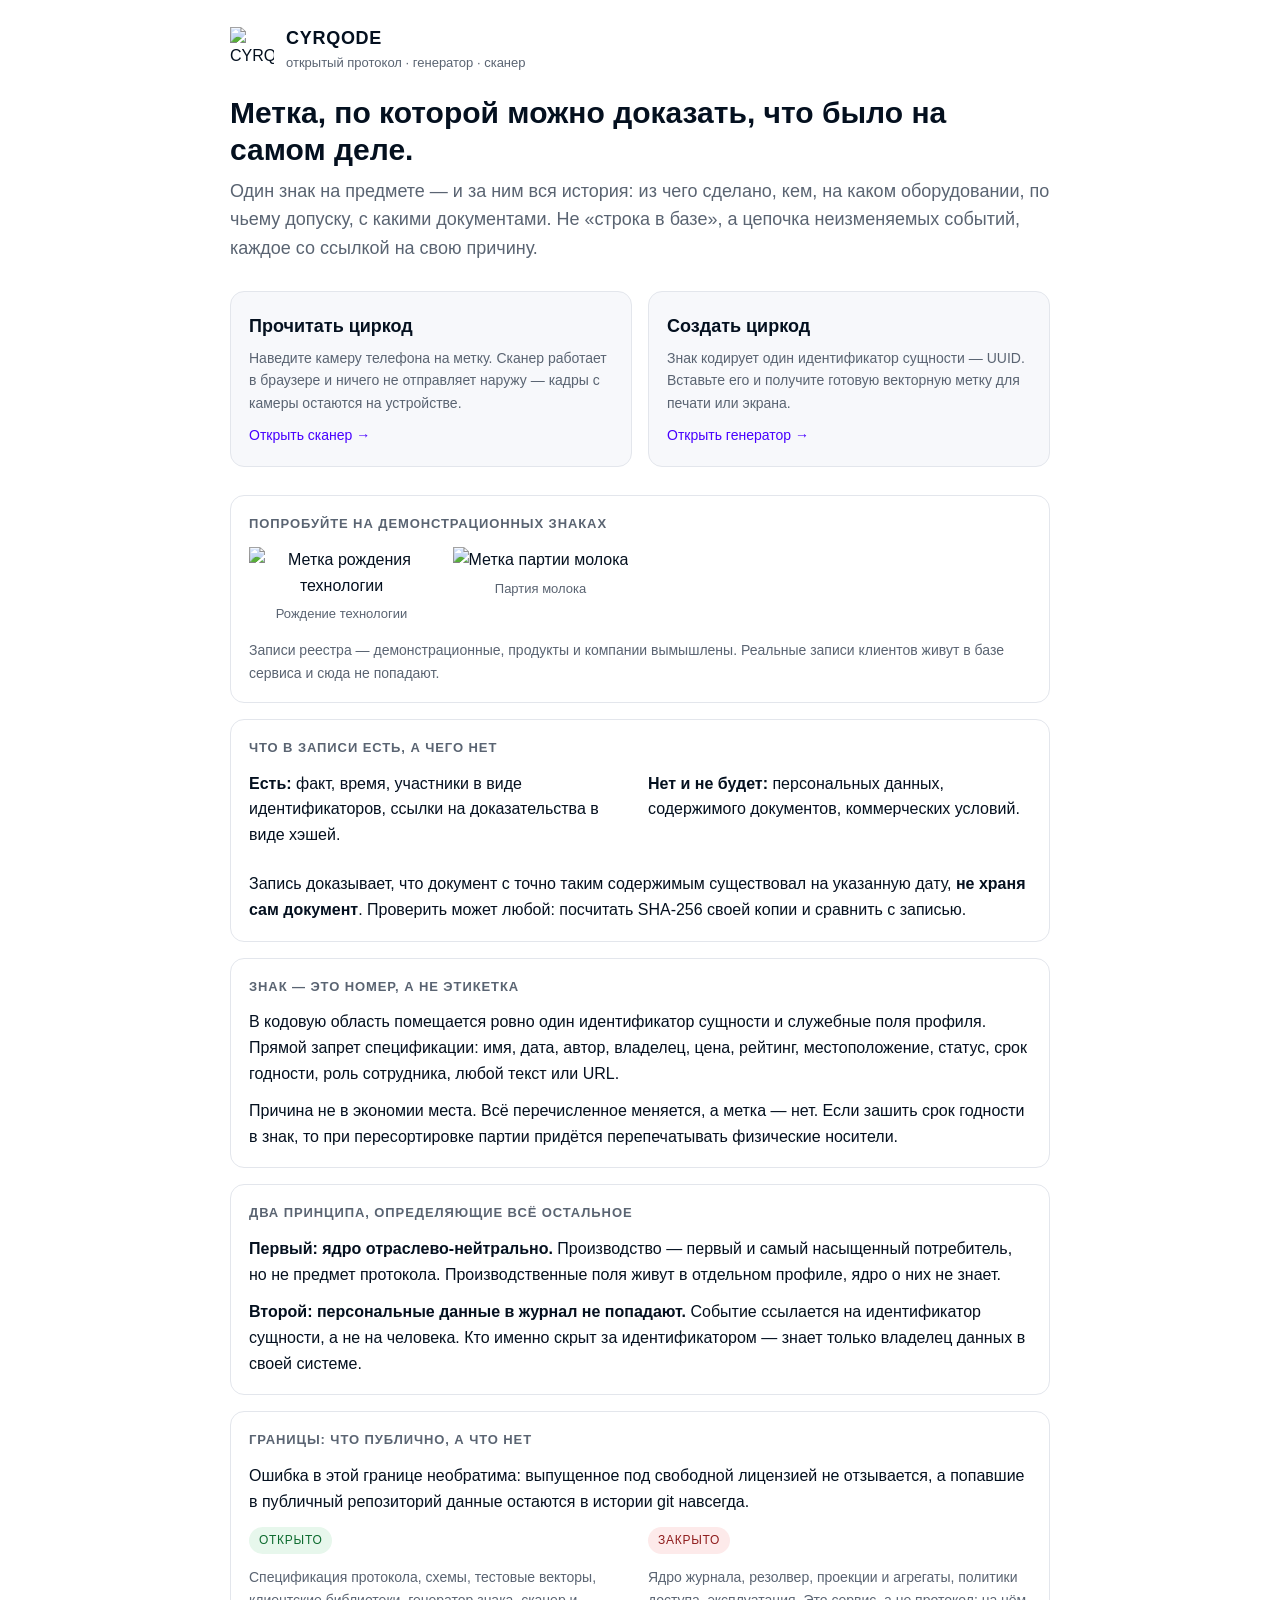
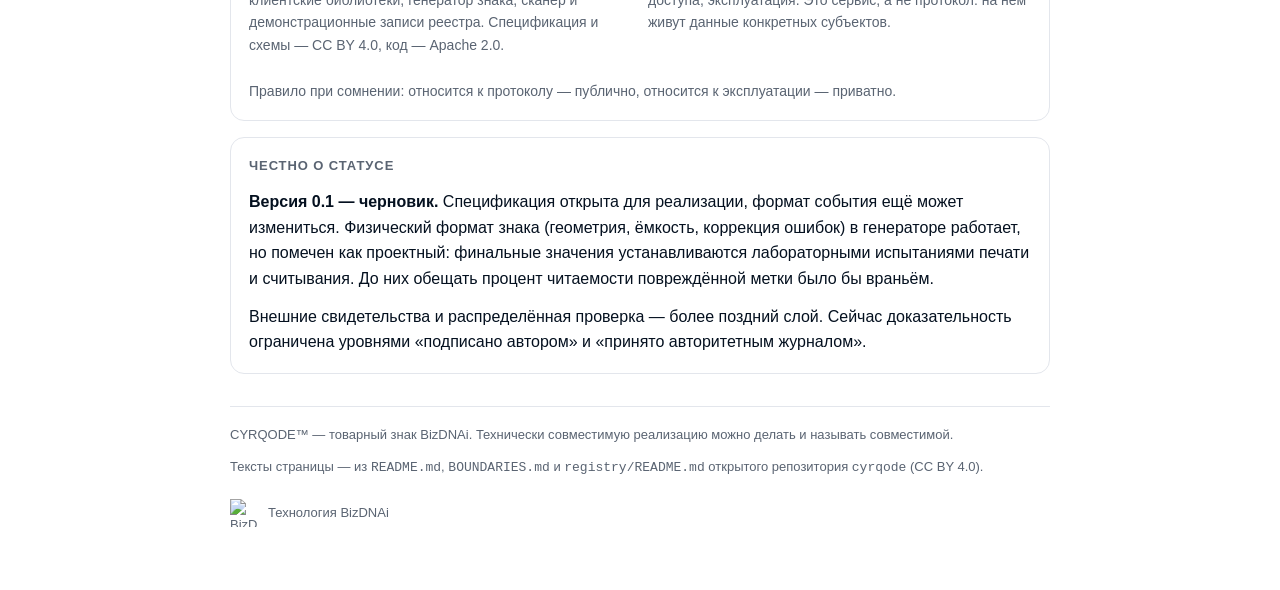
==== web/landing/index.html @ b38d2bb7 "Публичные страницы циркода: лендинг, генератор, живая страница сущности Выложено на https://bizdnai." ====
<!doctype html>
<html lang="ru">
<head>
<meta charset="utf-8">
<meta name="viewport" content="width=device-width,initial-scale=1">
<title>CYRQODE — метка, по которой можно доказать, что было на самом деле</title>
<meta name="description" content="CYRQODE: один знак на предмете — и за ним вся история: из чего сделано, кем, на каком оборудовании, по чьему допуску. Открытый протокол, рабочий сканер и генератор знака.">
<meta name="color-scheme" content="light dark">
<link rel="icon" href="/cyrqode/assets/cyrqode-symbol.png">
<style>
/* Те же CSS-переменные, что и у готовых страниц реестра (registry/*.html) —
   одна визуальная система на всю публичную часть. */
:root { --ink:#04101F; --accent:#4800FF; --muted:#5a6472; --line:#e3e6ec; --bg:#ffffff; --soft:#f7f8fb; }
@media (prefers-color-scheme: dark) {
  :root { --ink:#eef1f6; --accent:#8f6bff; --muted:#9aa4b2; --line:#232833; --bg:#0d1117; --soft:#161b22; }
}
* { box-sizing:border-box; }
body { margin:0; padding:24px 16px 64px; background:var(--bg); color:var(--ink);
  font:16px/1.6 -apple-system,BlinkMacSystemFont,"Segoe UI",Roboto,sans-serif; }
.wrap { max-width:820px; margin:0 auto; }
.top { display:flex; align-items:center; gap:12px; margin:0 0 20px; }
.top img { width:44px; height:44px; }
.top .name { font-weight:700; letter-spacing:.04em; font-size:18px; }
.top .kind { color:var(--muted); font-size:13px; }
h1 { font-size:30px; line-height:1.25; margin:16px 0 8px; }
h2 { font-size:20px; line-height:1.3; margin:0 0 8px; }
.lead { font-size:18px; color:var(--muted); margin:0 0 28px; }
p { margin:0 0 12px; }
a { color:var(--accent); }
code { font-family:ui-monospace,SFMono-Regular,Menlo,monospace; font-size:13px; overflow-wrap:anywhere; }
.card { border:1px solid var(--line); border-radius:14px; padding:18px; margin:0 0 16px; }
.card > h3 { font-size:13px; text-transform:uppercase; letter-spacing:.07em;
  color:var(--muted); margin:0 0 12px; font-weight:600; }
.note { color:var(--muted); font-size:14px; }
ul { margin:0 0 12px; padding-left:20px; }
li { margin:0 0 6px; }

/* Две явные точки входа. На телефоне — в столбик: это главный сценарий,
   человек пришёл по QR с упаковки. */
.cta { display:grid; grid-template-columns:1fr 1fr; gap:16px; margin:0 0 28px; }
.cta a { display:block; border:1px solid var(--line); border-radius:14px; padding:20px 18px;
  text-decoration:none; color:inherit; background:var(--soft); }
.cta a:hover { border-color:var(--accent); }
.cta .t { font-size:18px; font-weight:600; margin:0 0 6px; }
.cta .d { color:var(--muted); font-size:14px; margin:0; }
.cta .go { color:var(--accent); font-size:14px; margin:10px 0 0; display:block; }

.demo { display:grid; grid-template-columns:repeat(auto-fill,minmax(150px,1fr)); gap:14px; }
.demo a { text-decoration:none; color:inherit; text-align:center; display:block; }
.demo img { width:120px; height:120px; max-width:100%; }
.demo .lab { font-size:13px; color:var(--muted); margin-top:6px; }

.rows { display:grid; grid-template-columns:minmax(140px,auto) 1fr; gap:8px 16px; }
.rows div:nth-child(odd) { color:var(--muted); }

.two { display:grid; grid-template-columns:1fr 1fr; gap:16px; }
.pill { display:inline-block; padding:4px 10px; border-radius:999px; font-size:12px;
  letter-spacing:.06em; text-transform:uppercase; }
.pill.open { background:#e7f7ec; color:#0d6b2f; }
.pill.shut { background:#fdeaea; color:#8f1d1d; }
@media (prefers-color-scheme: dark) {
  .pill.open { background:#123021; color:#7fe0a3; }
  .pill.shut { background:#3a1717; color:#ff9a9a; }
}

footer { margin-top:32px; color:var(--muted); font-size:13px; border-top:1px solid var(--line); padding-top:18px; }
.owner { display:flex; align-items:center; gap:10px; margin-top:20px; }
.owner img { width:28px; height:28px; }
.owner span { color:var(--muted); font-size:13px; }

@media (max-width: 560px) {
  body { padding:16px 12px 48px; }
  .wrap { max-width:100%; }
  h1 { font-size:24px; }
  .lead { font-size:16px; }
  .card { padding:14px; border-radius:12px; }
  .cta, .two { grid-template-columns:1fr; }
  .rows { grid-template-columns:1fr; gap:2px 0; }
  .rows div:nth-child(odd) { font-size:13px; margin-top:10px; }
  code { font-size:12px; }
}
</style>
</head>
<body><div class="wrap">

<div class="top">
  <img src="/cyrqode/assets/cyrqode-symbol.png" alt="CYRQODE">
  <div><div class="name">CYRQODE</div><div class="kind">открытый протокол · генератор · сканер</div></div>
</div>

<h1>Метка, по которой можно доказать, что было на самом деле.</h1>
<p class="lead">Один знак на предмете — и за ним вся история: из чего сделано, кем, на
каком оборудовании, по чьему допуску, с какими документами. Не «строка в базе», а
цепочка неизменяемых событий, каждое со ссылкой на свою причину.</p>

<div class="cta">
  <a href="/cyrqode/scan/">
    <div class="t">Прочитать циркод</div>
    <div class="d">Наведите камеру телефона на метку. Сканер работает в браузере и
      ничего не отправляет наружу — кадры с камеры остаются на устройстве.</div>
    <span class="go">Открыть сканер →</span>
  </a>
  <a href="/cyrqode/make/">
    <div class="t">Создать циркод</div>
    <div class="d">Знак кодирует один идентификатор сущности — UUID. Вставьте его
      и получите готовую векторную метку для печати или экрана.</div>
    <span class="go">Открыть генератор →</span>
  </a>
</div>

<div class="card">
  <h3>Попробуйте на демонстрационных знаках</h3>
  <div class="demo">
    <a href="/cyrqode/r/0199a3f7-8c21-7d4e-b6a9-2f5e8c1d4a70/">
      <img src="/cyrqode/assets/cyrqode-genesis-mark.png" alt="Метка рождения технологии">
      <div class="lab">Рождение технологии</div>
    </a>
    <a href="/cyrqode/r/0199a410-3b72-7c81-9d5e-4a6f2b8c0e13/">
      <img src="/cyrqode/assets/marks/cyrqode-milk-batch.svg" alt="Метка партии молока">
      <div class="lab">Партия молока</div>
    </a>
  </div>
  <p class="note" style="margin:14px 0 0">Записи реестра — демонстрационные, продукты
    и компании вымышлены. Реальные записи клиентов живут в базе сервиса и сюда не
    попадают.</p>
</div>

<div class="card">
  <h3>Что в записи есть, а чего нет</h3>
  <div class="two">
    <div>
      <p><strong>Есть:</strong> факт, время, участники в виде идентификаторов, ссылки
        на доказательства в виде хэшей.</p>
    </div>
    <div>
      <p><strong>Нет и не будет:</strong> персональных данных, содержимого документов,
        коммерческих условий.</p>
    </div>
  </div>
  <p style="margin:12px 0 0">Запись доказывает, что документ с точно таким содержимым
    существовал на указанную дату, <strong>не храня сам документ</strong>. Проверить
    может любой: посчитать SHA-256 своей копии и сравнить с записью.</p>
</div>

<div class="card">
  <h3>Знак — это номер, а не этикетка</h3>
  <p>В кодовую область помещается ровно один идентификатор сущности и служебные поля
    профиля. Прямой запрет спецификации: имя, дата, автор, владелец, цена, рейтинг,
    местоположение, статус, срок годности, роль сотрудника, любой текст или URL.</p>
  <p style="margin:0">Причина не в экономии места. Всё перечисленное меняется, а метка —
    нет. Если зашить срок годности в знак, то при пересортировке партии придётся
    перепечатывать физические носители.</p>
</div>

<div class="card">
  <h3>Два принципа, определяющие всё остальное</h3>
  <p><strong>Первый: ядро отраслево-нейтрально.</strong> Производство — первый и самый
    насыщенный потребитель, но не предмет протокола. Производственные поля живут в
    отдельном профиле, ядро о них не знает.</p>
  <p style="margin:0"><strong>Второй: персональные данные в журнал не попадают.</strong>
    Событие ссылается на идентификатор сущности, а не на человека. Кто именно скрыт за
    идентификатором — знает только владелец данных в своей системе.</p>
</div>

<div class="card">
  <h3>Границы: что публично, а что нет</h3>
  <p>Ошибка в этой границе необратима: выпущенное под свободной лицензией не отзывается,
    а попавшие в публичный репозиторий данные остаются в истории git навсегда.</p>
  <div class="two">
    <div>
      <p><span class="pill open">Открыто</span></p>
      <p class="note">Спецификация протокола, схемы, тестовые векторы, клиентские
        библиотеки, генератор знака, сканер и демонстрационные записи реестра.
        Спецификация и схемы — CC BY 4.0, код — Apache 2.0.</p>
    </div>
    <div>
      <p><span class="pill shut">Закрыто</span></p>
      <p class="note">Ядро журнала, резолвер, проекции и агрегаты, политики доступа,
        эксплуатация. Это сервис, а не протокол: на нём живут данные конкретных
        субъектов.</p>
    </div>
  </div>
  <p class="note" style="margin:12px 0 0">Правило при сомнении: относится к протоколу —
    публично, относится к эксплуатации — приватно.</p>
</div>

<div class="card">
  <h3>Честно о статусе</h3>
  <p><strong>Версия 0.1 — черновик.</strong> Спецификация открыта для реализации,
    формат события ещё может измениться. Физический формат знака (геометрия, ёмкость,
    коррекция ошибок) в генераторе работает, но помечен как проектный: финальные
    значения устанавливаются лабораторными испытаниями печати и считывания. До них
    обещать процент читаемости повреждённой метки было бы враньём.</p>
  <p style="margin:0">Внешние свидетельства и распределённая проверка — более поздний
    слой. Сейчас доказательность ограничена уровнями «подписано автором» и «принято
    авторитетным журналом».</p>
</div>

<footer>
  <p>CYRQODE™ — товарный знак BizDNAi. Технически совместимую реализацию можно делать
    и называть совместимой.</p>
  <p>Тексты страницы — из <code>README.md</code>, <code>BOUNDARIES.md</code> и
    <code>registry/README.md</code> открытого репозитория <code>cyrqode</code>
    (CC BY 4.0).</p>
  <div class="owner">
    <img src="/cyrqode/assets/bizdnai-logo.png" alt="BizDNAi">
    <span>Технология BizDNAi</span>
  </div>
</footer>

</div>
</body></html>
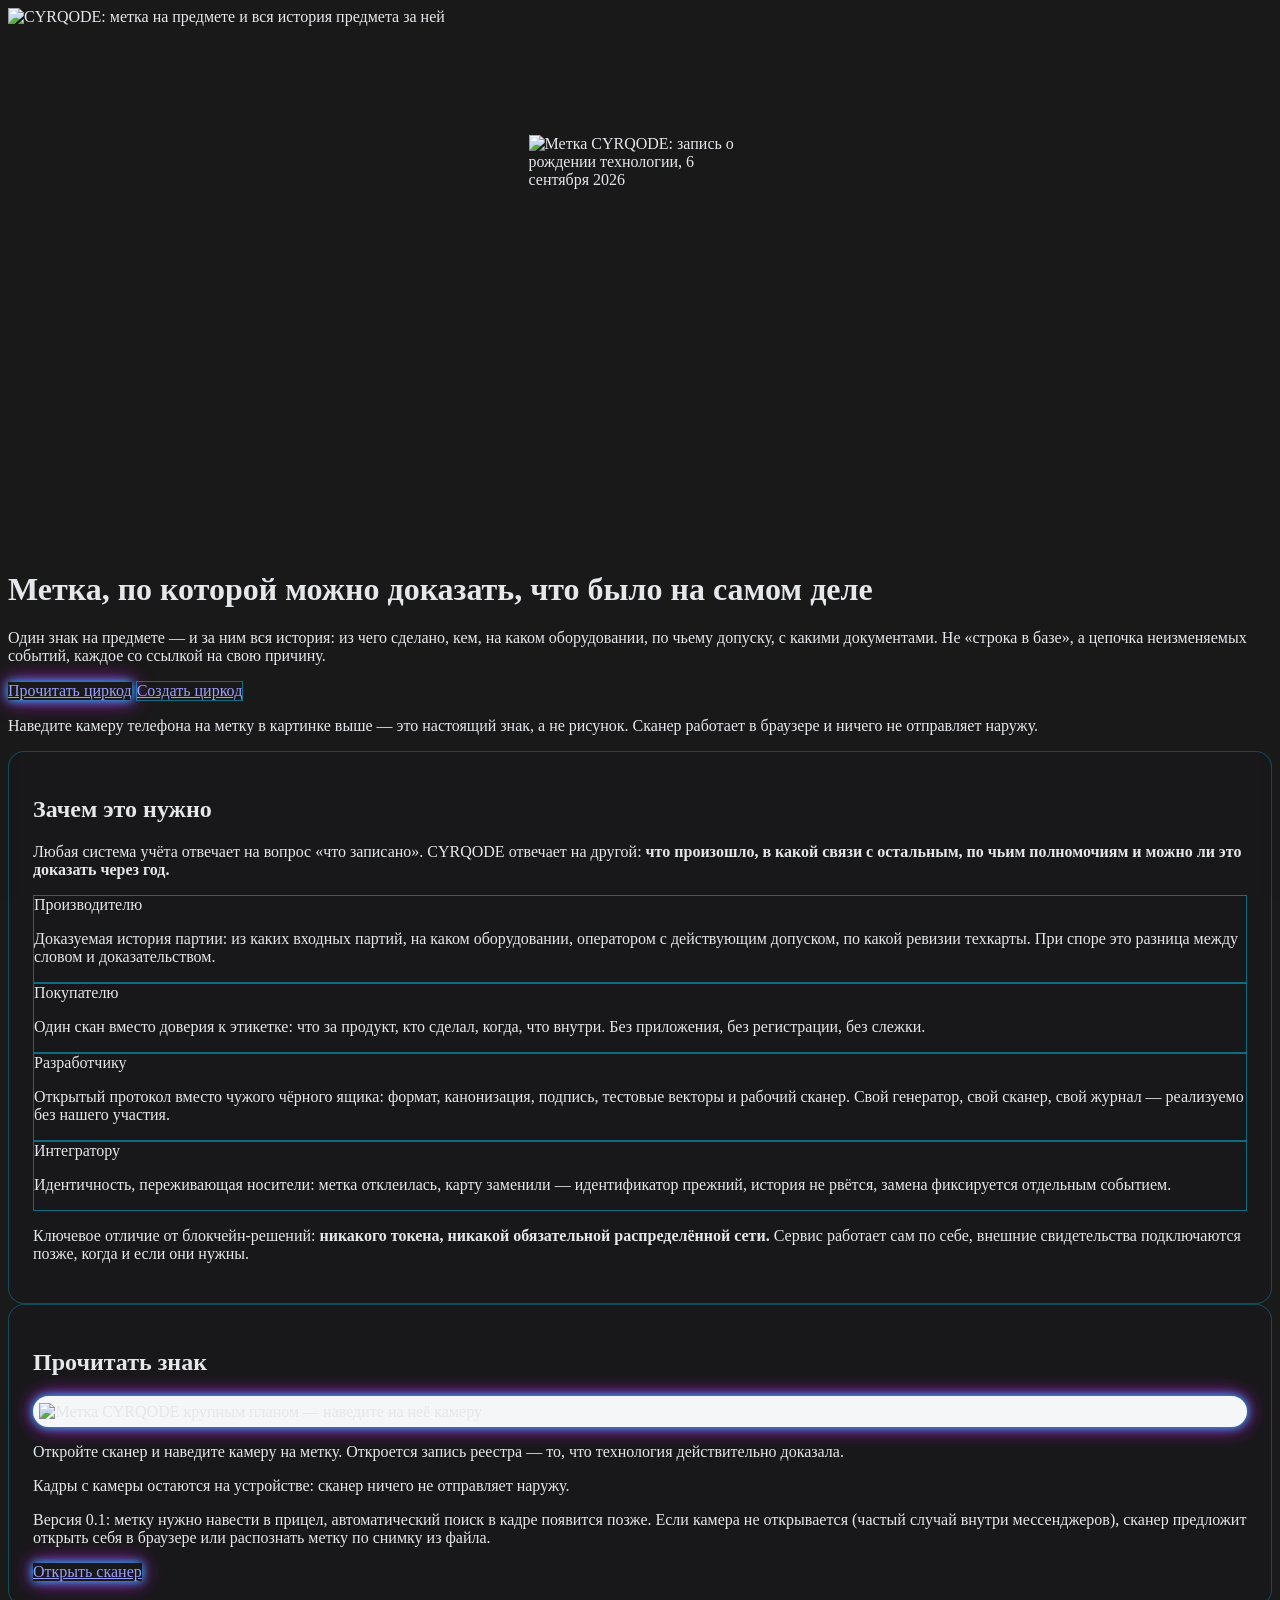
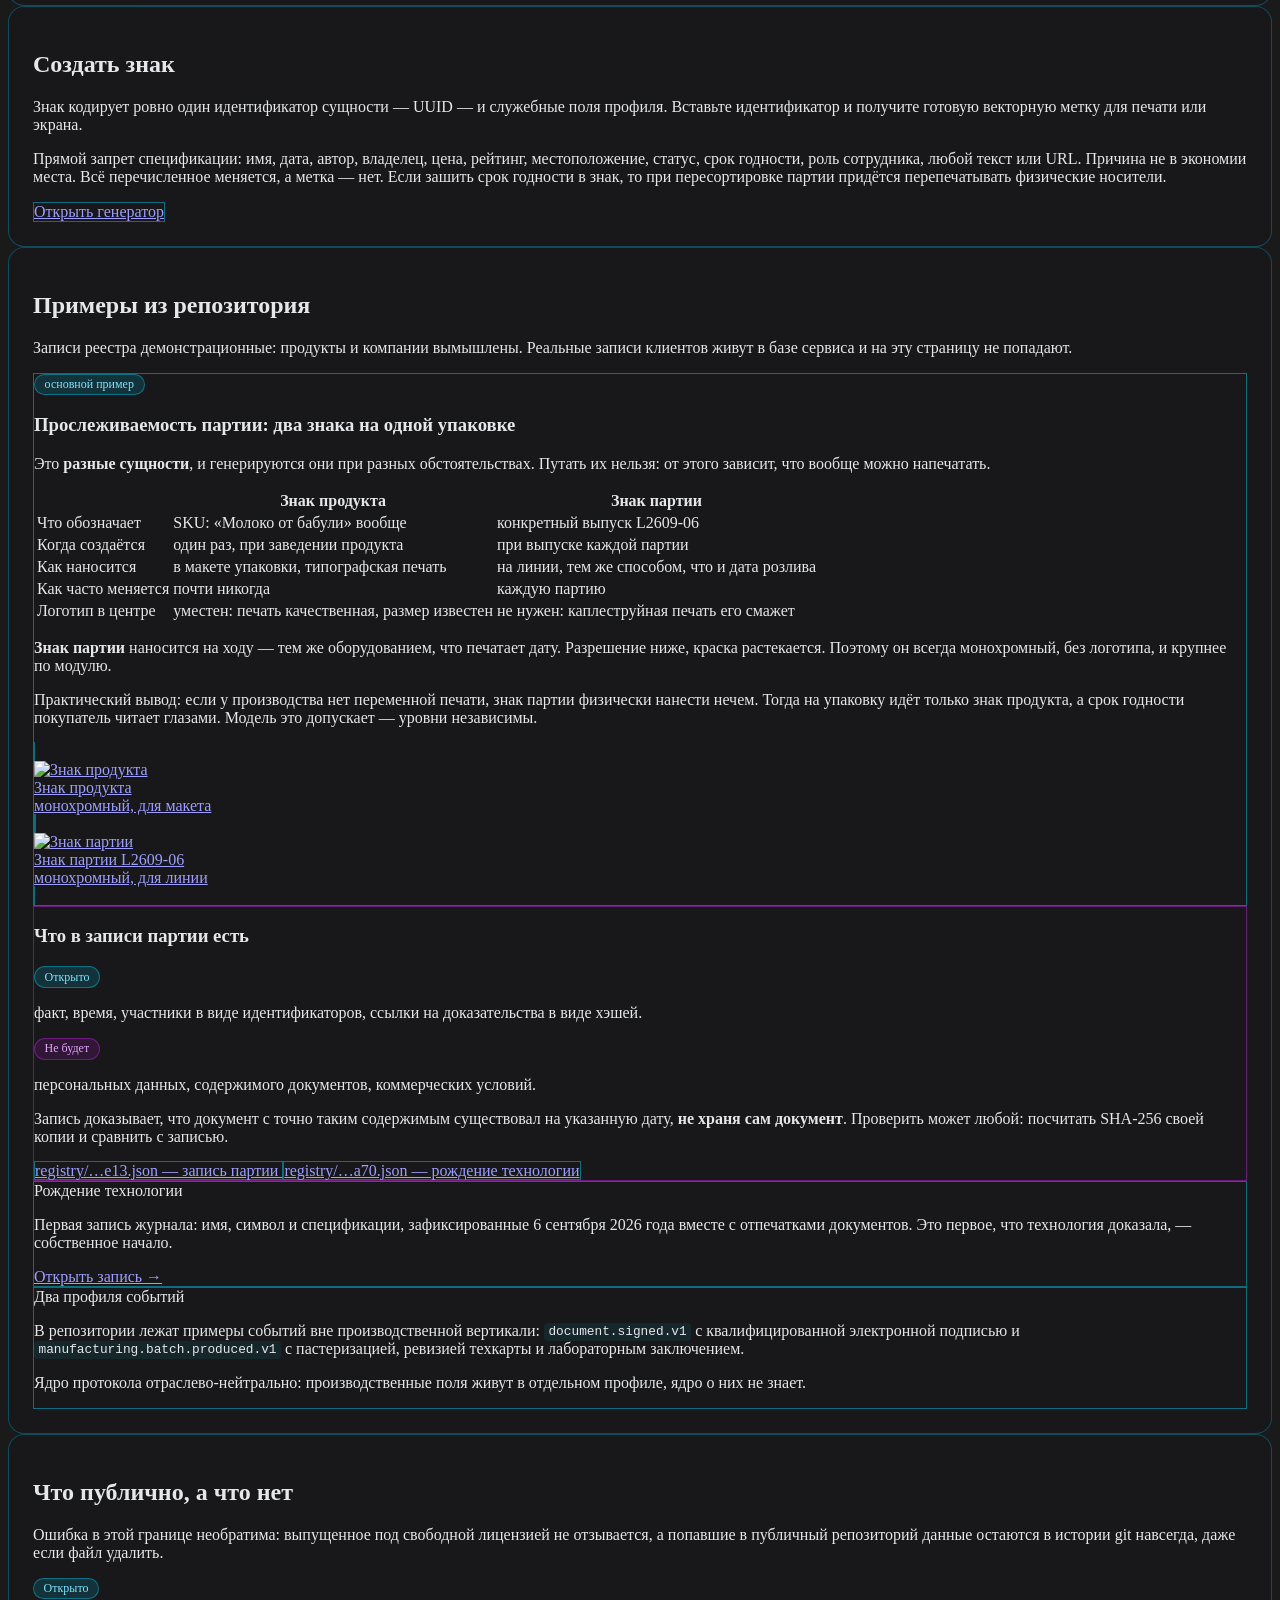
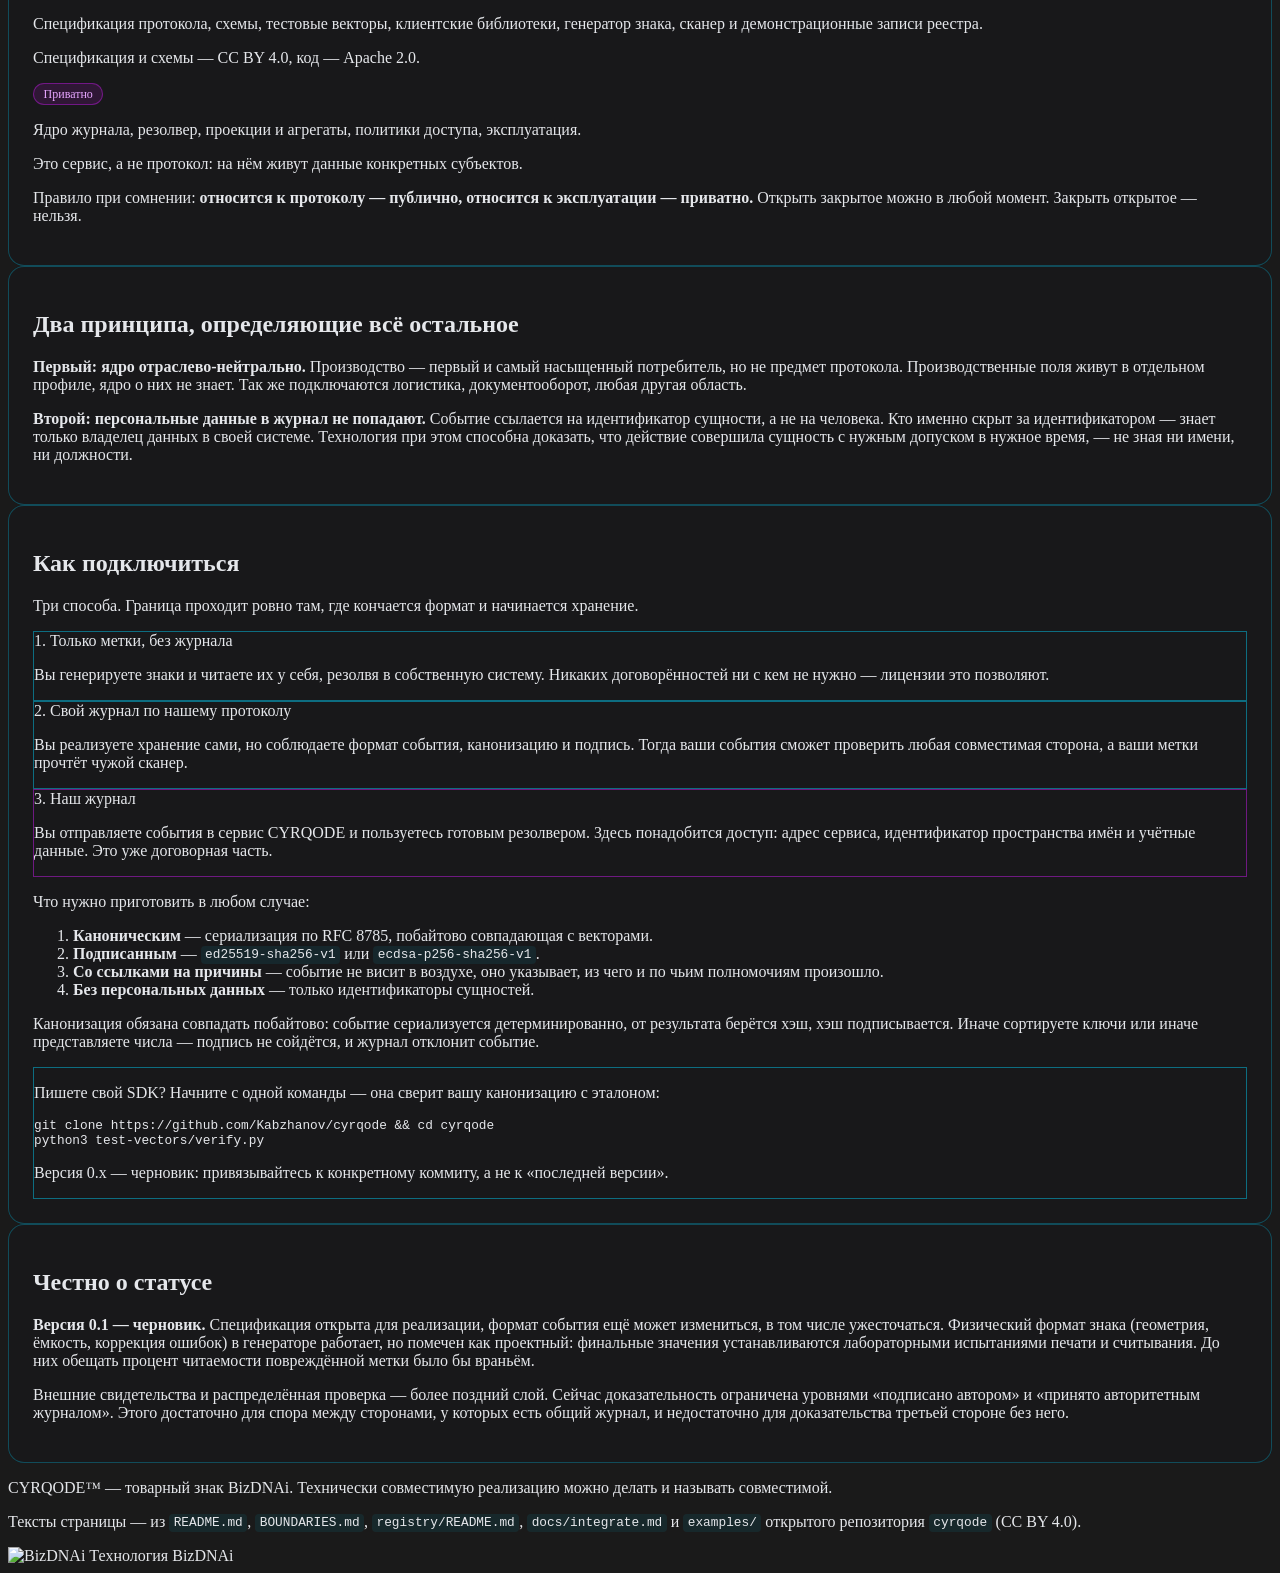
==== commit a8ad1a4c: "Лендинг циркода: фирменный стиль bizdnai.com, hero и примеры из репозитория Страница переведена на в" ====
--- a/web/landing/index.html
+++ b/web/landing/index.html
@@ -5,208 +5,513 @@
 <meta name="viewport" content="width=device-width,initial-scale=1">
 <title>CYRQODE — метка, по которой можно доказать, что было на самом деле</title>
 <meta name="description" content="CYRQODE: один знак на предмете — и за ним вся история: из чего сделано, кем, на каком оборудовании, по чьему допуску. Открытый протокол, рабочий сканер и генератор знака.">
-<meta name="color-scheme" content="light dark">
+<meta name="color-scheme" content="dark">
 <link rel="icon" href="/cyrqode/assets/cyrqode-symbol.png">
+<script src="https://cdn.tailwindcss.com"></script>
 <style>
-/* Те же CSS-переменные, что и у готовых страниц реестра (registry/*.html) —
-   одна визуальная система на всю публичную часть. */
-:root { --ink:#04101F; --accent:#4800FF; --muted:#5a6472; --line:#e3e6ec; --bg:#ffffff; --soft:#f7f8fb; }
-@media (prefers-color-scheme: dark) {
-  :root { --ink:#eef1f6; --accent:#8f6bff; --muted:#9aa4b2; --line:#232833; --bg:#0d1117; --soft:#161b22; }
+/* Палитра и приёмы — с главной bizdnai.com (/var/www/bizdnai.com/index.html):
+   база #1A1A1A, текст #E5E7EB, неон #00D4FF / #D81BFF, .neon-glow.
+   Фон — ТОТ ЖЕ canvas#neural-bg, что на лендинге, и тот же файл
+   /neural-bg.js (его уже подключают 11 живых страниц сайта). */
+body { background-color:#1A1A1A; color:#E5E7EB; }
+
+.neon-glow { box-shadow: 0 0 10px #00D4FF, 0 0 20px #D81BFF; }
+.neon-edge  { border:1px solid rgba(0,212,255,.45); }
+.neon-edge-magenta { border:1px solid rgba(216,27,255,.45); }
+
+canvas#neural-bg {
+    position:fixed; top:0; left:0; width:100%; height:100%;
+    z-index:0; background:#1A1A1A; opacity:.3; pointer-events:none;
 }
-* { box-sizing:border-box; }
-body { margin:0; padding:24px 16px 64px; background:var(--bg); color:var(--ink);
-  font:16px/1.6 -apple-system,BlinkMacSystemFont,"Segoe UI",Roboto,sans-serif; }
-.wrap { max-width:820px; margin:0 auto; }
-.top { display:flex; align-items:center; gap:12px; margin:0 0 20px; }
-.top img { width:44px; height:44px; }
-.top .name { font-weight:700; letter-spacing:.04em; font-size:18px; }
-.top .kind { color:var(--muted); font-size:13px; }
-h1 { font-size:30px; line-height:1.25; margin:16px 0 8px; }
-h2 { font-size:20px; line-height:1.3; margin:0 0 8px; }
-.lead { font-size:18px; color:var(--muted); margin:0 0 28px; }
-p { margin:0 0 12px; }
-a { color:var(--accent); }
-code { font-family:ui-monospace,SFMono-Regular,Menlo,monospace; font-size:13px; overflow-wrap:anywhere; }
-.card { border:1px solid var(--line); border-radius:14px; padding:18px; margin:0 0 16px; }
-.card > h3 { font-size:13px; text-transform:uppercase; letter-spacing:.07em;
-  color:var(--muted); margin:0 0 12px; font-weight:600; }
-.note { color:var(--muted); font-size:14px; }
-ul { margin:0 0 12px; padding-left:20px; }
-li { margin:0 0 6px; }
-
-/* Две явные точки входа. На телефоне — в столбик: это главный сценарий,
-   человек пришёл по QR с упаковки. */
-.cta { display:grid; grid-template-columns:1fr 1fr; gap:16px; margin:0 0 28px; }
-.cta a { display:block; border:1px solid var(--line); border-radius:14px; padding:20px 18px;
-  text-decoration:none; color:inherit; background:var(--soft); }
-.cta a:hover { border-color:var(--accent); }
-.cta .t { font-size:18px; font-weight:600; margin:0 0 6px; }
-.cta .d { color:var(--muted); font-size:14px; margin:0; }
-.cta .go { color:var(--accent); font-size:14px; margin:10px 0 0; display:block; }
-
-.demo { display:grid; grid-template-columns:repeat(auto-fill,minmax(150px,1fr)); gap:14px; }
-.demo a { text-decoration:none; color:inherit; text-align:center; display:block; }
-.demo img { width:120px; height:120px; max-width:100%; }
-.demo .lab { font-size:13px; color:var(--muted); margin-top:6px; }
-
-.rows { display:grid; grid-template-columns:minmax(140px,auto) 1fr; gap:8px 16px; }
-.rows div:nth-child(odd) { color:var(--muted); }
-
-.two { display:grid; grid-template-columns:1fr 1fr; gap:16px; }
-.pill { display:inline-block; padding:4px 10px; border-radius:999px; font-size:12px;
-  letter-spacing:.06em; text-transform:uppercase; }
-.pill.open { background:#e7f7ec; color:#0d6b2f; }
-.pill.shut { background:#fdeaea; color:#8f1d1d; }
-@media (prefers-color-scheme: dark) {
-  .pill.open { background:#123021; color:#7fe0a3; }
-  .pill.shut { background:#3a1717; color:#ff9a9a; }
+
+/* Контент выше фона; без этого fixed-canvas перекрывал бы клики. */
+.page { position:relative; z-index:10; }
+
+.cta-button { display:inline-block; transition:transform .3s; cursor:pointer; }
+.cta-button:hover { transform:scale(1.05); }
+
+/* Первый экран: картинка владельца. Круг в ней пустой и светящийся —
+   под него кладём НАСТОЯЩИЙ знак, отрендеренный генератором
+   tools/cm_render.py. Координаты измерены по пикселям: центр круга
+   (959; 363) при 1916x821, диаметр ~350px.
+
+   РАЗМЕР ЗНАКА задан в % ВЫСОТЫ контейнера, а не ширины. Круг занимает
+   350/821 = 42.6% высоты картинки; при object-fit:cover и пропорциях
+   контейнера, равных пропорциям картинки (десктоп), это даёт
+   42.6 * 0.97 = 41.4% высоты. Так знак остаётся нужного размера при
+   ЛЮБОЙ ширине экрана, а не «уплывает» на телефон.
+
+   На телефоне контейнер делаем ВЫШЕ картинки (4:5) — тогда cover
+   масштабирует по высоте, круг остаётся в кадре и знак выходит
+   ~195px вместо 71px. Проверено декодером: 150px — уже читается,
+   195px читается уверенно. */
+.hero { position:relative; width:100%; aspect-ratio:4/5; overflow:hidden; }
+@media (min-width:768px) { .hero { aspect-ratio:1916/821; } }
+.hero > img.hero-bg { width:100%; height:100%; object-fit:cover; display:block; }
+.hero > .hero-mark {
+    position:absolute; left:50.05%; top:44.2%;
+    height:41.4%; width:auto; aspect-ratio:1/1;
+    transform:translate(-50%,-50%);
+    /* Никакой анимации и фильтров: сканер читает контраст, а не цвет,
+       и лишний blur/тень над знаком ломали бы геометрию. */
 }
-
-footer { margin-top:32px; color:var(--muted); font-size:13px; border-top:1px solid var(--line); padding-top:18px; }
-.owner { display:flex; align-items:center; gap:10px; margin-top:20px; }
-.owner img { width:28px; height:28px; }
-.owner span { color:var(--muted); font-size:13px; }
-
-@media (max-width: 560px) {
-  body { padding:16px 12px 48px; }
-  .wrap { max-width:100%; }
-  h1 { font-size:24px; }
-  .lead { font-size:16px; }
-  .card { padding:14px; border-radius:12px; }
-  .cta, .two { grid-template-columns:1fr; }
-  .rows { grid-template-columns:1fr; gap:2px 0; }
-  .rows div:nth-child(odd) { font-size:13px; margin-top:10px; }
-  code { font-size:12px; }
+/* Круг в картинке по центру кадра при кропе 4:5 — сдвигаем вниз от
+   44.2% (центр картинки) к 50% (центр видимой области). */
+@media (max-width:767px) { .hero > .hero-mark { top:50%; } }
+
+/* Карточки модулей: воздух + неоновая обводка. */
+.card {
+    background:rgba(24,24,27,.72);
+    border:1px solid rgba(0,212,255,.28);
+    border-radius:16px;
+    padding:1.5rem;
+    backdrop-filter:blur(6px);
+}
+.card:hover { border-color:rgba(0,212,255,.6); }
+
+.pill { display:inline-block; border-radius:999px; padding:.15rem .6rem; font-size:.75rem; }
+.pill.open { background:rgba(0,212,255,.14); color:#7fe3ff; border:1px solid rgba(0,212,255,.4); }
+.pill.shut { background:rgba(216,27,255,.12); color:#e7a6ff; border:1px solid rgba(216,27,255,.4); }
+
+code { font-family:ui-monospace,SFMono-Regular,Menlo,monospace; font-size:.8em;
+       background:rgba(0,212,255,.08); padding:.1em .35em; border-radius:4px;
+       overflow-wrap:anywhere; }
+/* Внутри <pre> код не должен переноситься и не долженexpand'ить полосу:
+   иначе длинная строка git clone выталкивала страницу по горизонтали. */
+pre { max-width:100%; overflow-x:auto; }
+pre code { background:none; padding:0; border-radius:0; white-space:pre; }
+
+/* Модуль «наведи камеру»: знак на светлой карточке, крупный.
+   Именно он рассчитан на сканирование с телефона. */
+.scan-target { background:#f4f6f8; border-radius:999px; padding:.4rem; }
+
+@media (max-width:640px) {
+    .card { padding:1.1rem; border-radius:14px; }
 }
 </style>
 </head>
-<body><div class="wrap">
-
-<div class="top">
-  <img src="/cyrqode/assets/cyrqode-symbol.png" alt="CYRQODE">
-  <div><div class="name">CYRQODE</div><div class="kind">открытый протокол · генератор · сканер</div></div>
-</div>
-
-<h1>Метка, по которой можно доказать, что было на самом деле.</h1>
-<p class="lead">Один знак на предмете — и за ним вся история: из чего сделано, кем, на
-каком оборудовании, по чьему допуску, с какими документами. Не «строка в базе», а
-цепочка неизменяемых событий, каждое со ссылкой на свою причину.</p>
-
-<div class="cta">
-  <a href="/cyrqode/scan/">
-    <div class="t">Прочитать циркод</div>
-    <div class="d">Наведите камеру телефона на метку. Сканер работает в браузере и
-      ничего не отправляет наружу — кадры с камеры остаются на устройстве.</div>
-    <span class="go">Открыть сканер →</span>
-  </a>
-  <a href="/cyrqode/make/">
-    <div class="t">Создать циркод</div>
-    <div class="d">Знак кодирует один идентификатор сущности — UUID. Вставьте его
-      и получите готовую векторную метку для печати или экрана.</div>
-    <span class="go">Открыть генератор →</span>
-  </a>
-</div>
-
-<div class="card">
-  <h3>Попробуйте на демонстрационных знаках</h3>
-  <div class="demo">
-    <a href="/cyrqode/r/0199a3f7-8c21-7d4e-b6a9-2f5e8c1d4a70/">
-      <img src="/cyrqode/assets/cyrqode-genesis-mark.png" alt="Метка рождения технологии">
-      <div class="lab">Рождение технологии</div>
+<body>
+<canvas id="neural-bg" data-neural-lite="1"></canvas>
+
+<div class="page">
+
+<!-- ============ ПЕРВЫЙ ЭКРАН ============ -->
+<header class="relative">
+  <div class="hero">
+    <img class="hero-bg" src="/cyrqode/assets/cyrqode-hero.webp" width="1916" height="821"
+         alt="CYRQODE: метка на предмете и вся история предмета за ней"
+         fetchpriority="high" decoding="async">
+    <!-- Настоящий Circle Mark, отрендеренный генератором: Рождение технологии,
+         0199a3f7-8c21-7d4e-b6a9-2f5e8c1d4a70. Открывается сканером. -->
+    <img class="hero-mark" src="/cyrqode/assets/cyrqode-hero-mark.svg" width="1000" height="1000"
+         alt="Метка CYRQODE: запись о рождении технологии, 6 сентября 2026">
+  </div>
+
+  <!-- Затемнение нижней кромки hero: заголовок стоит поверх картинки, и
+       без подложки тёмный низ снимка спорил бы с белым текстом.
+       .neon-glow на многострочном inline-block давал прямоугольный ореол
+       вокруг всего блока — поэтому свечение оставлено только на кнопках. -->
+  <div class="max-w-5xl mx-auto px-5 relative -mt-24 sm:-mt-28">
+    <div class="pointer-events-none absolute inset-x-0 -top-24 sm:-top-28 bottom-0
+                bg-gradient-to-t from-[#1A1A1A] via-[#1A1A1A]/85 to-transparent"></div>
+    <h1 class="relative text-3xl sm:text-5xl font-bold leading-tight drop-shadow-[0_2px_18px_rgba(0,0,0,.9)]">
+      Метка, по которой можно доказать, что было на самом деле
+    </h1>
+    <p class="relative mt-5 text-base sm:text-lg text-gray-300 max-w-3xl">
+      Один знак на предмете — и за ним вся история: из чего сделано, кем, на каком
+      оборудовании, по чьему допуску, с какими документами. Не «строка в базе», а
+      цепочка неизменяемых событий, каждое со ссылкой на свою причину.
+    </p>
+    <div class="relative mt-7 flex flex-col sm:flex-row gap-3">
+      <a href="/cyrqode/scan/" class="cta-button neon-glow bg-[#00D4FF] text-black font-semibold px-6 py-3 rounded-lg text-center">
+        Прочитать циркод
+      </a>
+      <a href="/cyrqode/make/" class="cta-button neon-edge px-6 py-3 rounded-lg text-center text-[#00D4FF] font-semibold">
+        Создать циркод
+      </a>
+    </div>
+    <p class="relative mt-4 text-sm text-gray-400">
+      Наведите камеру телефона на метку в картинке выше — это настоящий знак,
+      а не рисунок. Сканер работает в браузере и ничего не отправляет наружу.
+    </p>
+  </div>
+</header>
+
+<main class="max-w-5xl mx-auto px-5 py-14 space-y-6">
+
+  <!-- ============ СУТЬ ============ -->
+  <section class="card">
+    <h2 class="text-xl font-semibold text-[#00D4FF] mb-3">Зачем это нужно</h2>
+    <p class="text-gray-300 mb-3">
+      Любая система учёта отвечает на вопрос «что записано». CYRQODE отвечает на
+      другой: <strong class="text-white">что произошло, в какой связи с остальным,
+      по чьим полномочиям и можно ли это доказать через год.</strong>
+    </p>
+    <div class="grid sm:grid-cols-2 gap-3 text-sm">
+      <div class="neon-edge rounded-xl p-3">
+        <div class="text-[#00D4FF] font-semibold mb-1">Производителю</div>
+        <p class="text-gray-400">Доказуемая история партии: из каких входных партий, на каком
+        оборудовании, оператором с действующим допуском, по какой ревизии техкарты.
+        При споре это разница между словом и доказательством.</p>
+      </div>
+      <div class="neon-edge rounded-xl p-3">
+        <div class="text-[#00D4FF] font-semibold mb-1">Покупателю</div>
+        <p class="text-gray-400">Один скан вместо доверия к этикетке: что за продукт, кто
+        сделал, когда, что внутри. Без приложения, без регистрации, без слежки.</p>
+      </div>
+      <div class="neon-edge rounded-xl p-3">
+        <div class="text-[#00D4FF] font-semibold mb-1">Разработчику</div>
+        <p class="text-gray-400">Открытый протокол вместо чужого чёрного ящика: формат,
+        канонизация, подпись, тестовые векторы и рабочий сканер. Свой генератор,
+        свой сканер, свой журнал — реализуемо без нашего участия.</p>
+      </div>
+      <div class="neon-edge rounded-xl p-3">
+        <div class="text-[#00D4FF] font-semibold mb-1">Интегратору</div>
+        <p class="text-gray-400">Идентичность, переживающая носители: метка отклеилась,
+        карту заменили — идентификатор прежний, история не рвётся, замена
+        фиксируется отдельным событием.</p>
+      </div>
+    </div>
+    <p class="mt-3 text-sm text-gray-400">
+      Ключевое отличие от блокчейн-решений: <strong class="text-white">никакого токена,
+      никакой обязательной распределённой сети.</strong> Сервис работает сам по себе,
+      внешние свидетельства подключаются позже, когда и если они нужны.
+    </p>
+  </section>
+
+  <!-- ============ ПРОЧИТАТЬ ЗНАК ============ -->
+  <section class="card">
+    <h2 class="text-xl font-semibold text-[#00D4FF] mb-3">Прочитать знак</h2>
+    <div class="flex flex-col sm:flex-row items-center gap-6">
+      <div class="shrink-0">
+        <div class="scan-target neon-glow">
+          <img src="/cyrqode/assets/cyrqode-hero-mark.svg" width="220" height="220" loading="lazy" decoding="async"
+               alt="Метка CYRQODE крупным планом — наведите на неё камеру">
+        </div>
+      </div>
+      <div class="text-sm text-gray-300">
+        <p class="mb-3">Откройте сканер и наведите камеру на метку. Откроется запись
+        реестра — то, что технология действительно доказала.</p>
+        <p class="mb-3">Кадры с камеры остаются на устройстве: сканер ничего не
+        отправляет наружу.</p>
+        <p class="text-gray-400 mb-4">Версия 0.1: метку нужно навести в прицел,
+        автоматический поиск в кадре появится позже. Если камера не открывается
+        (частый случай внутри мессенджеров), сканер предложит открыть себя в
+        браузере или распознать метку по снимку из файла.</p>
+        <a href="/cyrqode/scan/" class="cta-button neon-glow bg-[#00D4FF] text-black font-semibold px-5 py-2.5 rounded-lg inline-block">
+          Открыть сканер
+        </a>
+      </div>
+    </div>
+  </section>
+
+  <!-- ============ СОЗДАТЬ ЗНАК ============ -->
+  <section class="card">
+    <h2 class="text-xl font-semibold text-[#00D4FF] mb-3">Создать знак</h2>
+    <p class="text-gray-300 text-sm mb-3">
+      Знак кодирует ровно один идентификатор сущности — UUID — и служебные поля
+      профиля. Вставьте идентификатор и получите готовую векторную метку для
+      печати или экрана.
+    </p>
+    <p class="text-gray-400 text-sm mb-4">
+      Прямой запрет спецификации: имя, дата, автор, владелец, цена, рейтинг,
+      местоположение, статус, срок годности, роль сотрудника, любой текст или URL.
+      Причина не в экономии места. Всё перечисленное меняется, а метка — нет.
+      Если зашить срок годности в знак, то при пересортировке партии придётся
+      перепечатывать физические носители.
+    </p>
+    <a href="/cyrqode/make/" class="cta-button neon-edge px-5 py-2.5 rounded-lg inline-block text-[#00D4FF] font-semibold text-sm">
+      Открыть генератор
     </a>
-    <a href="/cyrqode/r/0199a410-3b72-7c81-9d5e-4a6f2b8c0e13/">
-      <img src="/cyrqode/assets/marks/cyrqode-milk-batch.svg" alt="Метка партии молока">
-      <div class="lab">Партия молока</div>
-    </a>
-  </div>
-  <p class="note" style="margin:14px 0 0">Записи реестра — демонстрационные, продукты
-    и компании вымышлены. Реальные записи клиентов живут в базе сервиса и сюда не
-    попадают.</p>
-</div>
-
-<div class="card">
-  <h3>Что в записи есть, а чего нет</h3>
-  <div class="two">
-    <div>
-      <p><strong>Есть:</strong> факт, время, участники в виде идентификаторов, ссылки
-        на доказательства в виде хэшей.</p>
-    </div>
-    <div>
-      <p><strong>Нет и не будет:</strong> персональных данных, содержимого документов,
-        коммерческих условий.</p>
-    </div>
-  </div>
-  <p style="margin:12px 0 0">Запись доказывает, что документ с точно таким содержимым
-    существовал на указанную дату, <strong>не храня сам документ</strong>. Проверить
-    может любой: посчитать SHA-256 своей копии и сравнить с записью.</p>
-</div>
-
-<div class="card">
-  <h3>Знак — это номер, а не этикетка</h3>
-  <p>В кодовую область помещается ровно один идентификатор сущности и служебные поля
-    профиля. Прямой запрет спецификации: имя, дата, автор, владелец, цена, рейтинг,
-    местоположение, статус, срок годности, роль сотрудника, любой текст или URL.</p>
-  <p style="margin:0">Причина не в экономии места. Всё перечисленное меняется, а метка —
-    нет. Если зашить срок годности в знак, то при пересортировке партии придётся
-    перепечатывать физические носители.</p>
-</div>
-
-<div class="card">
-  <h3>Два принципа, определяющие всё остальное</h3>
-  <p><strong>Первый: ядро отраслево-нейтрально.</strong> Производство — первый и самый
-    насыщенный потребитель, но не предмет протокола. Производственные поля живут в
-    отдельном профиле, ядро о них не знает.</p>
-  <p style="margin:0"><strong>Второй: персональные данные в журнал не попадают.</strong>
-    Событие ссылается на идентификатор сущности, а не на человека. Кто именно скрыт за
-    идентификатором — знает только владелец данных в своей системе.</p>
-</div>
-
-<div class="card">
-  <h3>Границы: что публично, а что нет</h3>
-  <p>Ошибка в этой границе необратима: выпущенное под свободной лицензией не отзывается,
-    а попавшие в публичный репозиторий данные остаются в истории git навсегда.</p>
-  <div class="two">
-    <div>
-      <p><span class="pill open">Открыто</span></p>
-      <p class="note">Спецификация протокола, схемы, тестовые векторы, клиентские
-        библиотеки, генератор знака, сканер и демонстрационные записи реестра.
-        Спецификация и схемы — CC BY 4.0, код — Apache 2.0.</p>
-    </div>
-    <div>
-      <p><span class="pill shut">Закрыто</span></p>
-      <p class="note">Ядро журнала, резолвер, проекции и агрегаты, политики доступа,
-        эксплуатация. Это сервис, а не протокол: на нём живут данные конкретных
-        субъектов.</p>
-    </div>
-  </div>
-  <p class="note" style="margin:12px 0 0">Правило при сомнении: относится к протоколу —
-    публично, относится к эксплуатации — приватно.</p>
-</div>
-
-<div class="card">
-  <h3>Честно о статусе</h3>
-  <p><strong>Версия 0.1 — черновик.</strong> Спецификация открыта для реализации,
-    формат события ещё может измениться. Физический формат знака (геометрия, ёмкость,
-    коррекция ошибок) в генераторе работает, но помечен как проектный: финальные
-    значения устанавливаются лабораторными испытаниями печати и считывания. До них
-    обещать процент читаемости повреждённой метки было бы враньём.</p>
-  <p style="margin:0">Внешние свидетельства и распределённая проверка — более поздний
-    слой. Сейчас доказательность ограничена уровнями «подписано автором» и «принято
-    авторитетным журналом».</p>
-</div>
-
-<footer>
-  <p>CYRQODE™ — товарный знак BizDNAi. Технически совместимую реализацию можно делать
-    и называть совместимой.</p>
-  <p>Тексты страницы — из <code>README.md</code>, <code>BOUNDARIES.md</code> и
-    <code>registry/README.md</code> открытого репозитория <code>cyrqode</code>
-    (CC BY 4.0).</p>
-  <div class="owner">
-    <img src="/cyrqode/assets/bizdnai-logo.png" alt="BizDNAi">
-    <span>Технология BizDNAi</span>
+  </section>
+
+  <!-- ============ ПРИМЕРЫ ============ -->
+  <section class="card">
+    <h2 class="text-xl font-semibold text-[#00D4FF] mb-1">Примеры из репозитория</h2>
+    <p class="text-sm text-gray-400 mb-5">
+      Записи реестра демонстрационные: продукты и компании вымышлены. Реальные
+      записи клиентов живут в базе сервиса и на эту страницу не попадают.
+    </p>
+
+    <!-- Основной сюжет: прослеживаемость партии -->
+    <div class="neon-edge rounded-2xl p-4 sm:p-5 mb-4">
+      <div class="flex items-center gap-2 mb-3">
+        <span class="pill open">основной пример</span>
+        <h3 class="font-semibold text-white">Прослеживаемость партии: два знака на одной упаковке</h3>
+      </div>
+      <p class="text-sm text-gray-300 mb-4">
+        Это <strong class="text-white">разные сущности</strong>, и генерируются они при
+        разных обстоятельствах. Путать их нельзя: от этого зависит, что вообще можно
+        напечатать.
+      </p>
+      <div class="overflow-x-auto -mx-1 px-1">
+        <table class="w-full text-xs sm:text-sm min-w-[520px]">
+          <thead>
+            <tr class="text-[#00D4FF] text-left border-b border-white/10">
+              <th class="py-2 pr-3 font-semibold"></th>
+              <th class="py-2 pr-3 font-semibold">Знак продукта</th>
+              <th class="py-2 font-semibold">Знак партии</th>
+            </tr>
+          </thead>
+          <tbody class="text-gray-300">
+            <tr class="border-b border-white/5">
+              <td class="py-2 pr-3 text-gray-400">Что обозначает</td>
+              <td class="py-2 pr-3">SKU: «Молоко от бабули» вообще</td>
+              <td class="py-2">конкретный выпуск L2609-06</td>
+            </tr>
+            <tr class="border-b border-white/5">
+              <td class="py-2 pr-3 text-gray-400">Когда создаётся</td>
+              <td class="py-2 pr-3">один раз, при заведении продукта</td>
+              <td class="py-2">при выпуске каждой партии</td>
+            </tr>
+            <tr class="border-b border-white/5">
+              <td class="py-2 pr-3 text-gray-400">Как наносится</td>
+              <td class="py-2 pr-3">в макете упаковки, типографская печать</td>
+              <td class="py-2">на линии, тем же способом, что и дата розлива</td>
+            </tr>
+            <tr class="border-b border-white/5">
+              <td class="py-2 pr-3 text-gray-400">Как часто меняется</td>
+              <td class="py-2 pr-3">почти никогда</td>
+              <td class="py-2">каждую партию</td>
+            </tr>
+            <tr>
+              <td class="py-2 pr-3 text-gray-400">Логотип в центре</td>
+              <td class="py-2 pr-3">уместен: печать качественная, размер известен</td>
+              <td class="py-2">не нужен: каплеструйная печать его смажет</td>
+            </tr>
+          </tbody>
+        </table>
+      </div>
+      <p class="text-sm text-gray-300 mt-4">
+        <strong class="text-white">Знак партии</strong> наносится на ходу — тем же
+        оборудованием, что печатает дату. Разрешение ниже, краска растекается. Поэтому
+        он всегда монохромный, без логотипа, и крупнее по модулю.
+      </p>
+      <p class="text-sm text-gray-400 mt-2">
+        Практический вывод: если у производства нет переменной печати, знак партии
+        физически нанести нечем. Тогда на упаковку идёт только знак продукта, а срок
+        годности покупатель читает глазами. Модель это допускает — уровни независимы.
+      </p>
+      <div class="grid sm:grid-cols-2 gap-3 mt-4">
+        <a href="/cyrqode/r/0199a43c-9026-7b57-c1a8-3e4f5a6b7c89/"
+           class="neon-edge rounded-xl p-3 hover:border-[#00D4FF] transition-colors">
+          <div class="flex items-center gap-3">
+            <div class="bg-white rounded-full p-1.5 shrink-0">
+              <img src="/cyrqode/assets/marks/cyrqode-product-mark.svg" width="56" height="56" loading="lazy" decoding="async" alt="Знак продукта">
+            </div>
+            <div class="min-w-0">
+              <div class="text-[#00D4FF] text-sm font-semibold">Знак продукта</div>
+              <div class="text-xs text-gray-400">монохромный, для макета</div>
+            </div>
+          </div>
+        </a>
+        <a href="/cyrqode/r/0199a410-3b72-7c81-9d5e-4a6f2b8c0e13/"
+           class="neon-edge rounded-xl p-3 hover:border-[#00D4FF] transition-colors">
+          <div class="flex items-center gap-3">
+            <div class="bg-white rounded-full p-1.5 shrink-0">
+              <img src="/cyrqode/assets/marks/cyrqode-milk-batch.svg" width="56" height="56" loading="lazy" decoding="async" alt="Знак партии">
+            </div>
+            <div class="min-w-0">
+              <div class="text-[#00D4FF] text-sm font-semibold">Знак партии L2609-06</div>
+              <div class="text-xs text-gray-400">монохромный, для линии</div>
+            </div>
+          </div>
+        </a>
+      </div>
+    </div>
+
+    <!-- Что в записи есть -->
+    <div class="neon-edge-magenta rounded-2xl p-4 sm:p-5 mb-4">
+      <h3 class="font-semibold text-white mb-3">Что в записи партии есть</h3>
+      <div class="grid sm:grid-cols-2 gap-3 text-sm mb-4">
+        <div class="rounded-xl p-3 bg-white/5">
+          <span class="pill open mb-2">Открыто</span>
+          <p class="text-gray-300 mt-1">факт, время, участники в виде идентификаторов,
+          ссылки на доказательства в виде хэшей.</p>
+        </div>
+        <div class="rounded-xl p-3 bg-white/5">
+          <span class="pill shut mb-2">Не будет</span>
+          <p class="text-gray-300 mt-1">персональных данных, содержимого документов,
+          коммерческих условий.</p>
+        </div>
+      </div>
+      <p class="text-sm text-gray-300 mb-3">
+        Запись доказывает, что документ с точно таким содержимым существовал на
+        указанную дату, <strong class="text-white">не храня сам документ</strong>.
+        Проверить может любой: посчитать SHA-256 своей копии и сравнить с записью.
+      </p>
+      <div class="flex flex-wrap gap-2 text-xs">
+        <a href="/cyrqode/registry/0199a410-3b72-7c81-9d5e-4a6f2b8c0e13.json"
+           class="neon-edge rounded-lg px-3 py-1.5 text-[#00D4FF] hover:border-[#00D4FF] break-all">
+          registry/…e13.json — запись партии
+        </a>
+        <a href="/cyrqode/registry/0199a3f7-8c21-7d4e-b6a9-2f5e8c1d4a70.json"
+           class="neon-edge rounded-lg px-3 py-1.5 text-[#00D4FF] hover:border-[#00D4FF] break-all">
+          registry/…a70.json — рождение технологии
+        </a>
+      </div>
+    </div>
+
+    <!-- Остальные примеры -->
+    <div class="grid sm:grid-cols-2 gap-3">
+      <div class="neon-edge rounded-xl p-4">
+        <div class="text-[#00D4FF] font-semibold text-sm mb-2">Рождение технологии</div>
+        <p class="text-sm text-gray-400 mb-3">Первая запись журнала: имя, символ и
+        спецификации, зафиксированные 6 сентября 2026 года вместе с отпечатками
+        документов. Это первое, что технология доказала, — собственное начало.</p>
+        <a href="/cyrqode/r/0199a3f7-8c21-7d4e-b6a9-2f5e8c1d4a70/" class="text-sm text-[#00D4FF] hover:underline">Открыть запись →</a>
+      </div>
+      <div class="neon-edge rounded-xl p-4">
+        <div class="text-[#00D4FF] font-semibold text-sm mb-2">Два профиля событий</div>
+        <p class="text-sm text-gray-400 mb-3">В репозитории лежат примеры событий вне
+        производственной вертикали: <code>document.signed.v1</code> с квалифицированной
+        электронной подписью и <code>manufacturing.batch.produced.v1</code> с
+        пастеризацией, ревизией техкарты и лабораторным заключением.</p>
+        <p class="text-xs text-gray-500">Ядро протокола отраслево-нейтрально:
+        производственные поля живут в отдельном профиле, ядро о них не знает.</p>
+      </div>
+    </div>
+  </section>
+
+  <!-- ============ ГРАНИЦЫ ============ -->
+  <section class="card">
+    <h2 class="text-xl font-semibold text-[#00D4FF] mb-3">Что публично, а что нет</h2>
+    <p class="text-sm text-gray-400 mb-4">
+      Ошибка в этой границе необратима: выпущенное под свободной лицензией не
+      отзывается, а попавшие в публичный репозиторий данные остаются в истории git
+      навсегда, даже если файл удалить.
+    </p>
+    <div class="grid sm:grid-cols-2 gap-3 text-sm mb-4">
+      <div class="rounded-xl p-4 bg-white/5 border border-[rgba(0,212,255,.3)]">
+        <span class="pill open mb-2">Открыто</span>
+        <p class="text-gray-300 mb-2">Спецификация протокола, схемы, тестовые векторы,
+        клиентские библиотеки, генератор знака, сканер и демонстрационные записи
+        реестра.</p>
+        <p class="text-xs text-gray-500">Спецификация и схемы — CC BY 4.0, код — Apache 2.0.</p>
+      </div>
+      <div class="rounded-xl p-4 bg-white/5 border border-[rgba(216,27,255,.3)]">
+        <span class="pill shut mb-2">Приватно</span>
+        <p class="text-gray-300 mb-2">Ядро журнала, резолвер, проекции и агрегаты,
+        политики доступа, эксплуатация.</p>
+        <p class="text-xs text-gray-500">Это сервис, а не протокол: на нём живут
+        данные конкретных субъектов.</p>
+      </div>
+    </div>
+    <p class="text-sm text-gray-400">
+      Правило при сомнении: <strong class="text-white">относится к протоколу —
+      публично, относится к эксплуатации — приватно.</strong> Открыть закрытое можно
+      в любой момент. Закрыть открытое — нельзя.
+    </p>
+  </section>
+
+  <!-- ============ ДВА ПРИНЦИПА ============ -->
+  <section class="card">
+    <h2 class="text-xl font-semibold text-[#00D4FF] mb-3">Два принципа, определяющие всё остальное</h2>
+    <p class="text-sm text-gray-300 mb-3">
+      <strong class="text-white">Первый: ядро отраслево-нейтрально.</strong>
+      Производство — первый и самый насыщенный потребитель, но не предмет протокола.
+      Производственные поля живут в отдельном профиле, ядро о них не знает. Так же
+      подключаются логистика, документооборот, любая другая область.
+    </p>
+    <p class="text-sm text-gray-300">
+      <strong class="text-white">Второй: персональные данные в журнал не попадают.</strong>
+      Событие ссылается на идентификатор сущности, а не на человека. Кто именно скрыт
+      за идентификатором — знает только владелец данных в своей системе. Технология
+      при этом способна доказать, что действие совершила сущность с нужным допуском в
+      нужное время, — не зная ни имени, ни должности.
+    </p>
+  </section>
+
+  <!-- ============ КАК ПОДКЛЮЧИТЬСЯ ============ -->
+  <section class="card">
+    <h2 class="text-xl font-semibold text-[#00D4FF] mb-3">Как подключиться</h2>
+    <p class="text-sm text-gray-400 mb-4">Три способа. Граница проходит ровно там,
+    где кончается формат и начинается хранение.</p>
+    <div class="space-y-3 text-sm mb-5">
+      <div class="neon-edge rounded-xl p-4">
+        <div class="text-[#00D4FF] font-semibold mb-1">1. Только метки, без журнала</div>
+        <p class="text-gray-400">Вы генерируете знаки и читаете их у себя, резолвя в
+        собственную систему. Никаких договорённостей ни с кем не нужно — лицензии
+        это позволяют.</p>
+      </div>
+      <div class="neon-edge rounded-xl p-4">
+        <div class="text-[#00D4FF] font-semibold mb-1">2. Свой журнал по нашему протоколу</div>
+        <p class="text-gray-400">Вы реализуете хранение сами, но соблюдаете формат
+        события, канонизацию и подпись. Тогда ваши события сможет проверить любая
+        совместимая сторона, а ваши метки прочтёт чужой сканер.</p>
+      </div>
+      <div class="neon-edge-magenta rounded-xl p-4">
+        <div class="text-[#D81BFF] font-semibold mb-1">3. Наш журнал</div>
+        <p class="text-gray-400">Вы отправляете события в сервис CYRQODE и пользуетесь
+        готовым резолвером. Здесь понадобится доступ: адрес сервиса, идентификатор
+        пространства имён и учётные данные. Это уже договорная часть.</p>
+      </div>
+    </div>
+    <p class="text-sm text-gray-300 mb-3">Что нужно приготовить в любом случае:</p>
+    <ol class="text-sm text-gray-400 list-decimal pl-5 space-y-1 mb-5">
+      <li><strong class="text-white">Каноническим</strong> — сериализация по RFC 8785,
+      побайтово совпадающая с векторами.</li>
+      <li><strong class="text-white">Подписанным</strong> — <code>ed25519-sha256-v1</code>
+      или <code>ecdsa-p256-sha256-v1</code>.</li>
+      <li><strong class="text-white">Со ссылками на причины</strong> — событие не висит
+      в воздухе, оно указывает, из чего и по чьим полномочиям произошло.</li>
+      <li><strong class="text-white">Без персональных данных</strong> — только
+      идентификаторы сущностей.</li>
+    </ol>
+    <p class="text-sm text-gray-400 mb-4">
+      Канонизация обязана совпадать побайтово: событие сериализуется детерминированно,
+      от результата берётся хэш, хэш подписывается. Иначе сортируете ключи или иначе
+      представляете числа — подпись не сойдётся, и журнал отклонит событие.
+    </p>
+    <div class="neon-edge rounded-xl p-4">
+      <p class="text-sm text-gray-300 mb-2">Пишете свой SDK? Начните с одной команды —
+      она сверит вашу канонизацию с эталоном:</p>
+      <pre class="text-xs text-[#00D4FF] overflow-x-auto"><code>git clone https://github.com/Kabzhanov/cyrqode &amp;&amp; cd cyrqode
+python3 test-vectors/verify.py</code></pre>
+      <p class="text-xs text-gray-500 mt-2">Версия 0.x — черновик: привязывайтесь к
+      конкретному коммиту, а не к «последней версии».</p>
+    </div>
+  </section>
+
+  <!-- ============ ЧЕСТНО О СТАТУСЕ ============ -->
+  <section class="card">
+    <h2 class="text-xl font-semibold text-[#00D4FF] mb-3">Честно о статусе</h2>
+    <p class="text-sm text-gray-300 mb-3">
+      <strong class="text-white">Версия 0.1 — черновик.</strong> Спецификация открыта
+      для реализации, формат события ещё может измениться, в том числе ужесточаться.
+      Физический формат знака (геометрия, ёмкость, коррекция ошибок) в генераторе
+      работает, но помечен как проектный: финальные значения устанавливаются
+      лабораторными испытаниями печати и считывания. До них обещать процент
+      читаемости повреждённой метки было бы враньём.
+    </p>
+    <p class="text-sm text-gray-400">
+      Внешние свидетельства и распределённая проверка — более поздний слой. Сейчас
+      доказательность ограничена уровнями «подписано автором» и «принято авторитетным
+      журналом». Этого достаточно для спора между сторонами, у которых есть общий
+      журнал, и недостаточно для доказательства третьей стороне без него.
+    </p>
+  </section>
+
+</main>
+
+<footer class="max-w-5xl mx-auto px-5 pb-12 pt-2 border-t border-white/10">
+  <p class="text-xs text-gray-500 mb-2">
+    CYRQODE™ — товарный знак BizDNAi. Технически совместимую реализацию можно
+    делать и называть совместимой.
+  </p>
+  <p class="text-xs text-gray-500 mb-4">
+    Тексты страницы — из <code>README.md</code>, <code>BOUNDARIES.md</code>,
+    <code>registry/README.md</code>, <code>docs/integrate.md</code> и
+    <code>examples/</code> открытого репозитория <code>cyrqode</code> (CC BY 4.0).
+  </p>
+  <div class="flex items-center gap-3">
+    <img src="/cyrqode/assets/bizdnai-logo.png" width="28" height="28" loading="lazy" decoding="async" alt="BizDNAi">
+    <span class="text-xs text-gray-500">Технология BizDNAi</span>
   </div>
 </footer>
 
 </div>
-</body></html>
+
+<script src="/neural-bg.js"></script>
+</body>
+</html>
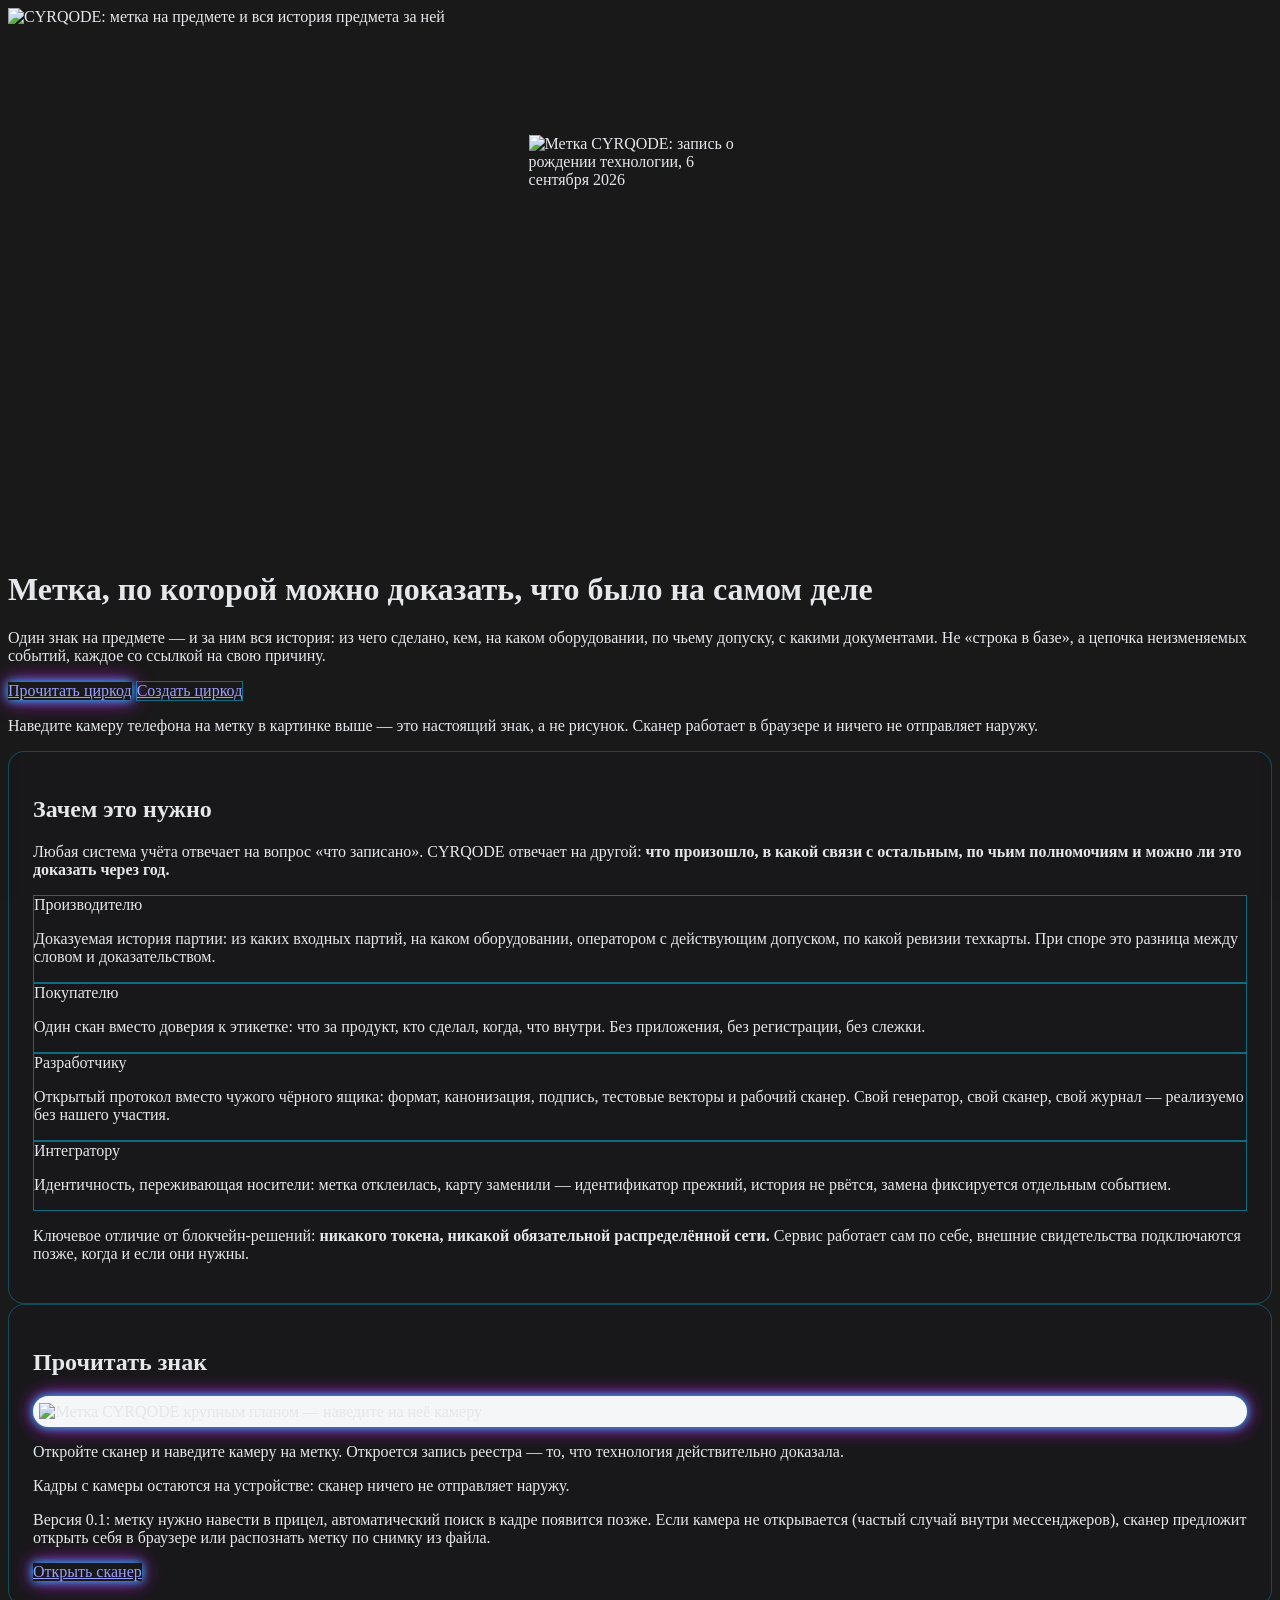
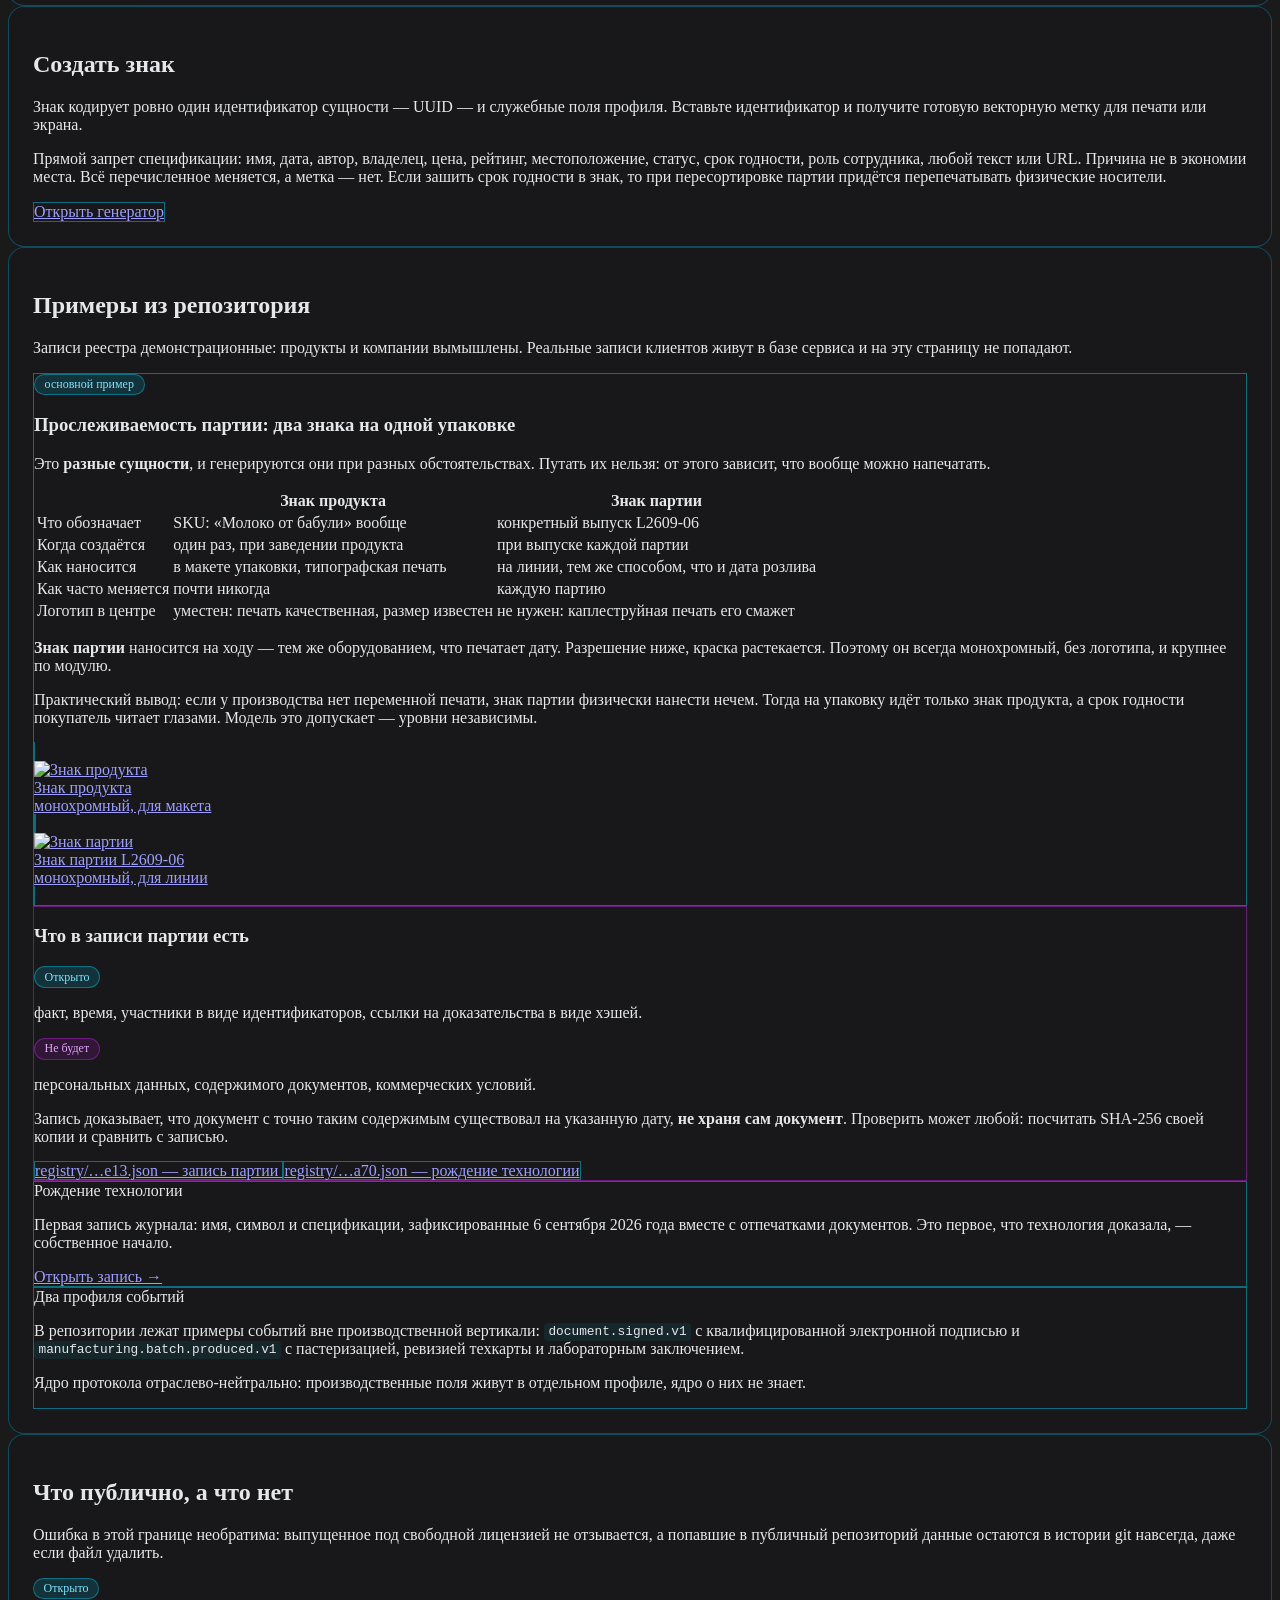
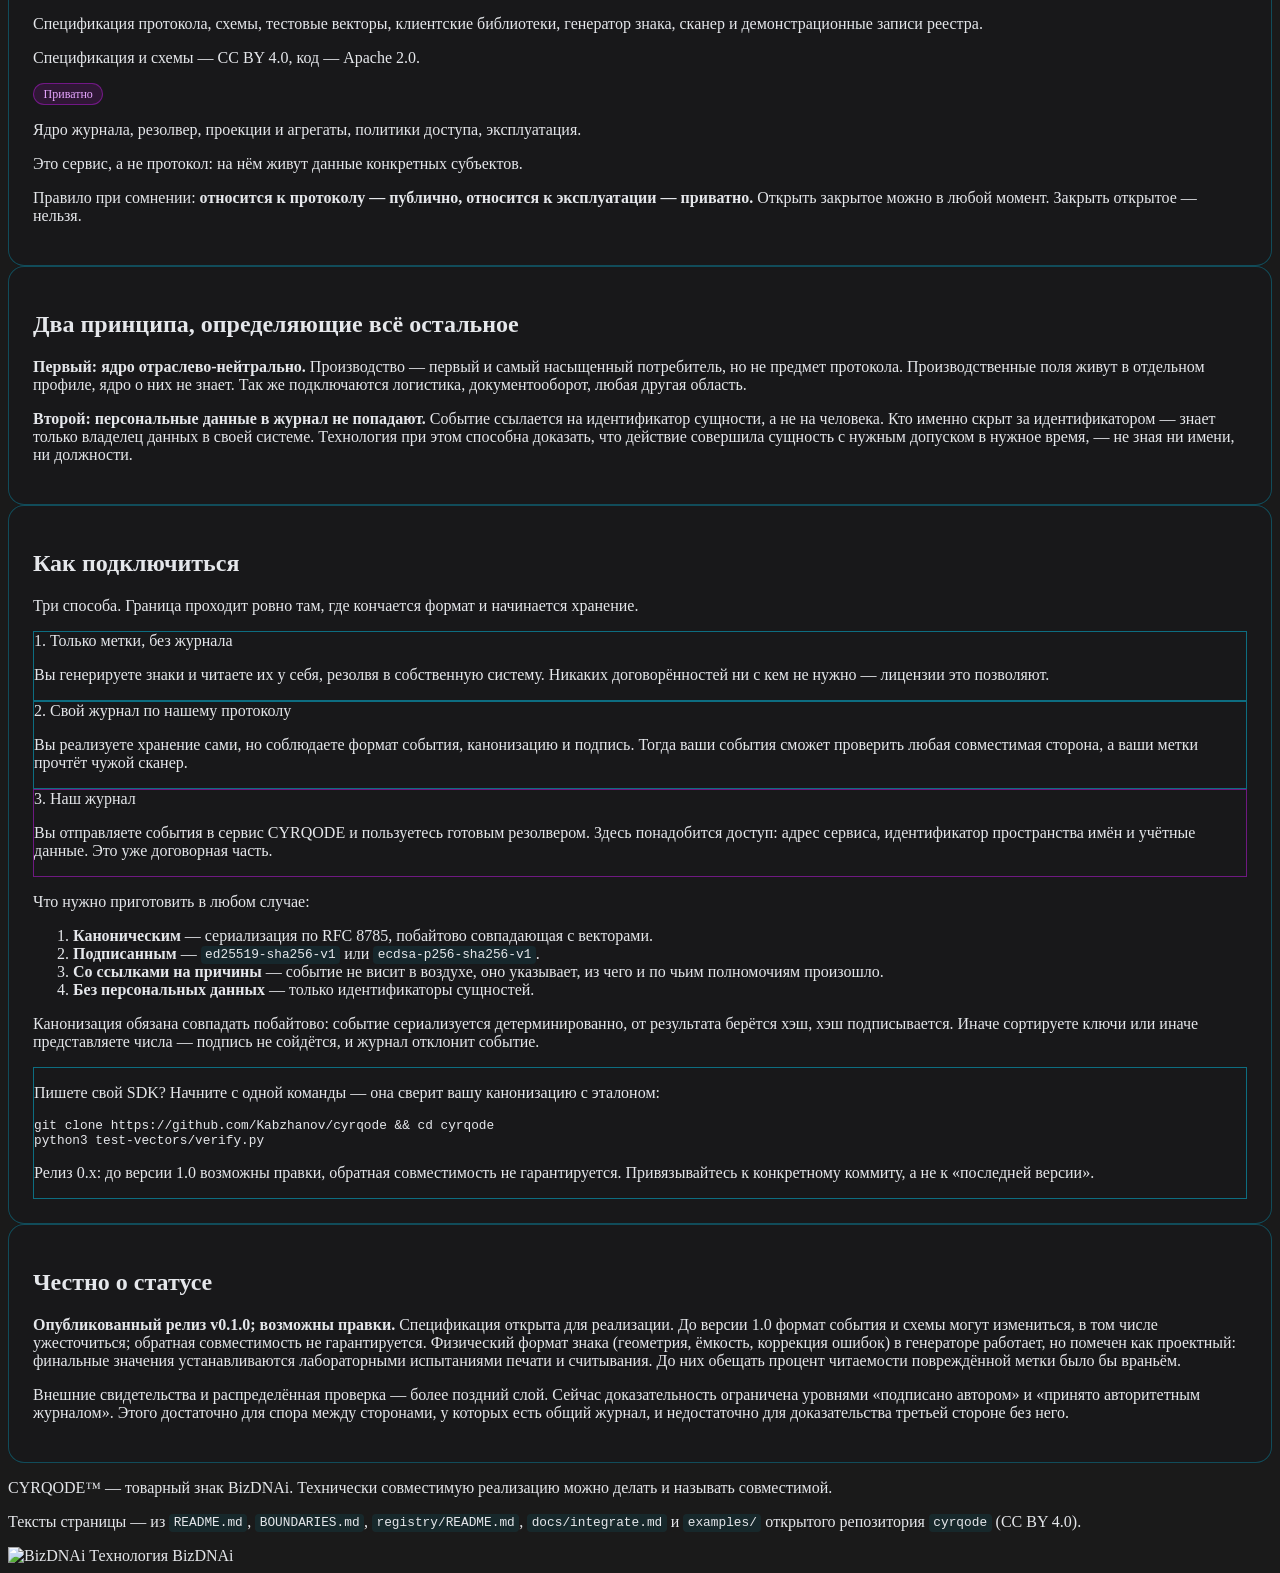
==== commit d8d9ac6d: "docs: обозначить v0.1.0 как релиз с возможными правками" ====
--- a/web/landing/index.html
+++ b/web/landing/index.html
@@ -468,8 +468,9 @@
       она сверит вашу канонизацию с эталоном:</p>
       <pre class="text-xs text-[#00D4FF] overflow-x-auto"><code>git clone https://github.com/Kabzhanov/cyrqode &amp;&amp; cd cyrqode
 python3 test-vectors/verify.py</code></pre>
-      <p class="text-xs text-gray-500 mt-2">Версия 0.x — черновик: привязывайтесь к
-      конкретному коммиту, а не к «последней версии».</p>
+      <p class="text-xs text-gray-500 mt-2">Релиз 0.x: до версии 1.0 возможны правки,
+      обратная совместимость не гарантируется. Привязывайтесь к конкретному коммиту,
+      а не к «последней версии».</p>
     </div>
   </section>
 
@@ -477,8 +478,9 @@
   <section class="card">
     <h2 class="text-xl font-semibold text-[#00D4FF] mb-3">Честно о статусе</h2>
     <p class="text-sm text-gray-300 mb-3">
-      <strong class="text-white">Версия 0.1 — черновик.</strong> Спецификация открыта
-      для реализации, формат события ещё может измениться, в том числе ужесточаться.
+      <strong class="text-white">Опубликованный релиз v0.1.0; возможны правки.</strong>
+      Спецификация открыта для реализации. До версии 1.0 формат события и схемы могут
+      измениться, в том числе ужесточиться; обратная совместимость не гарантируется.
       Физический формат знака (геометрия, ёмкость, коррекция ошибок) в генераторе
       работает, но помечен как проектный: финальные значения устанавливаются
       лабораторными испытаниями печати и считывания. До них обещать процент
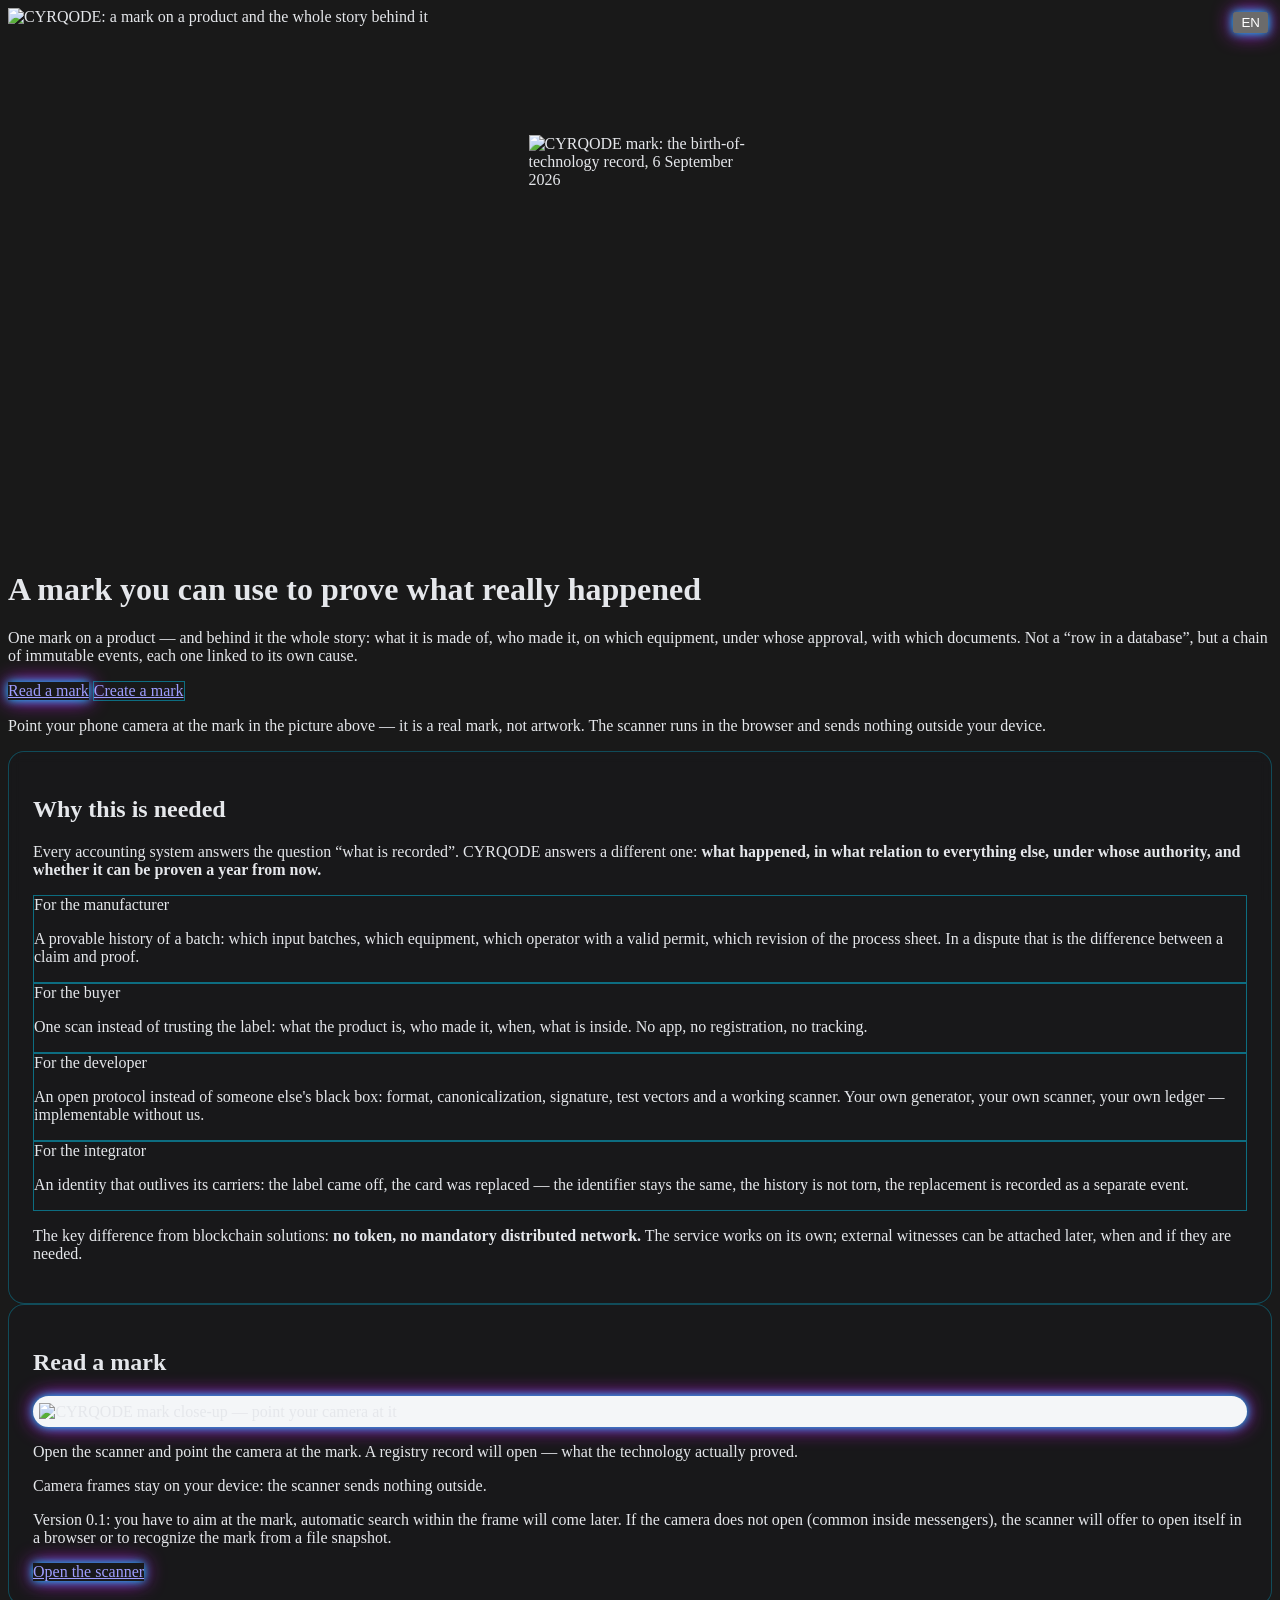
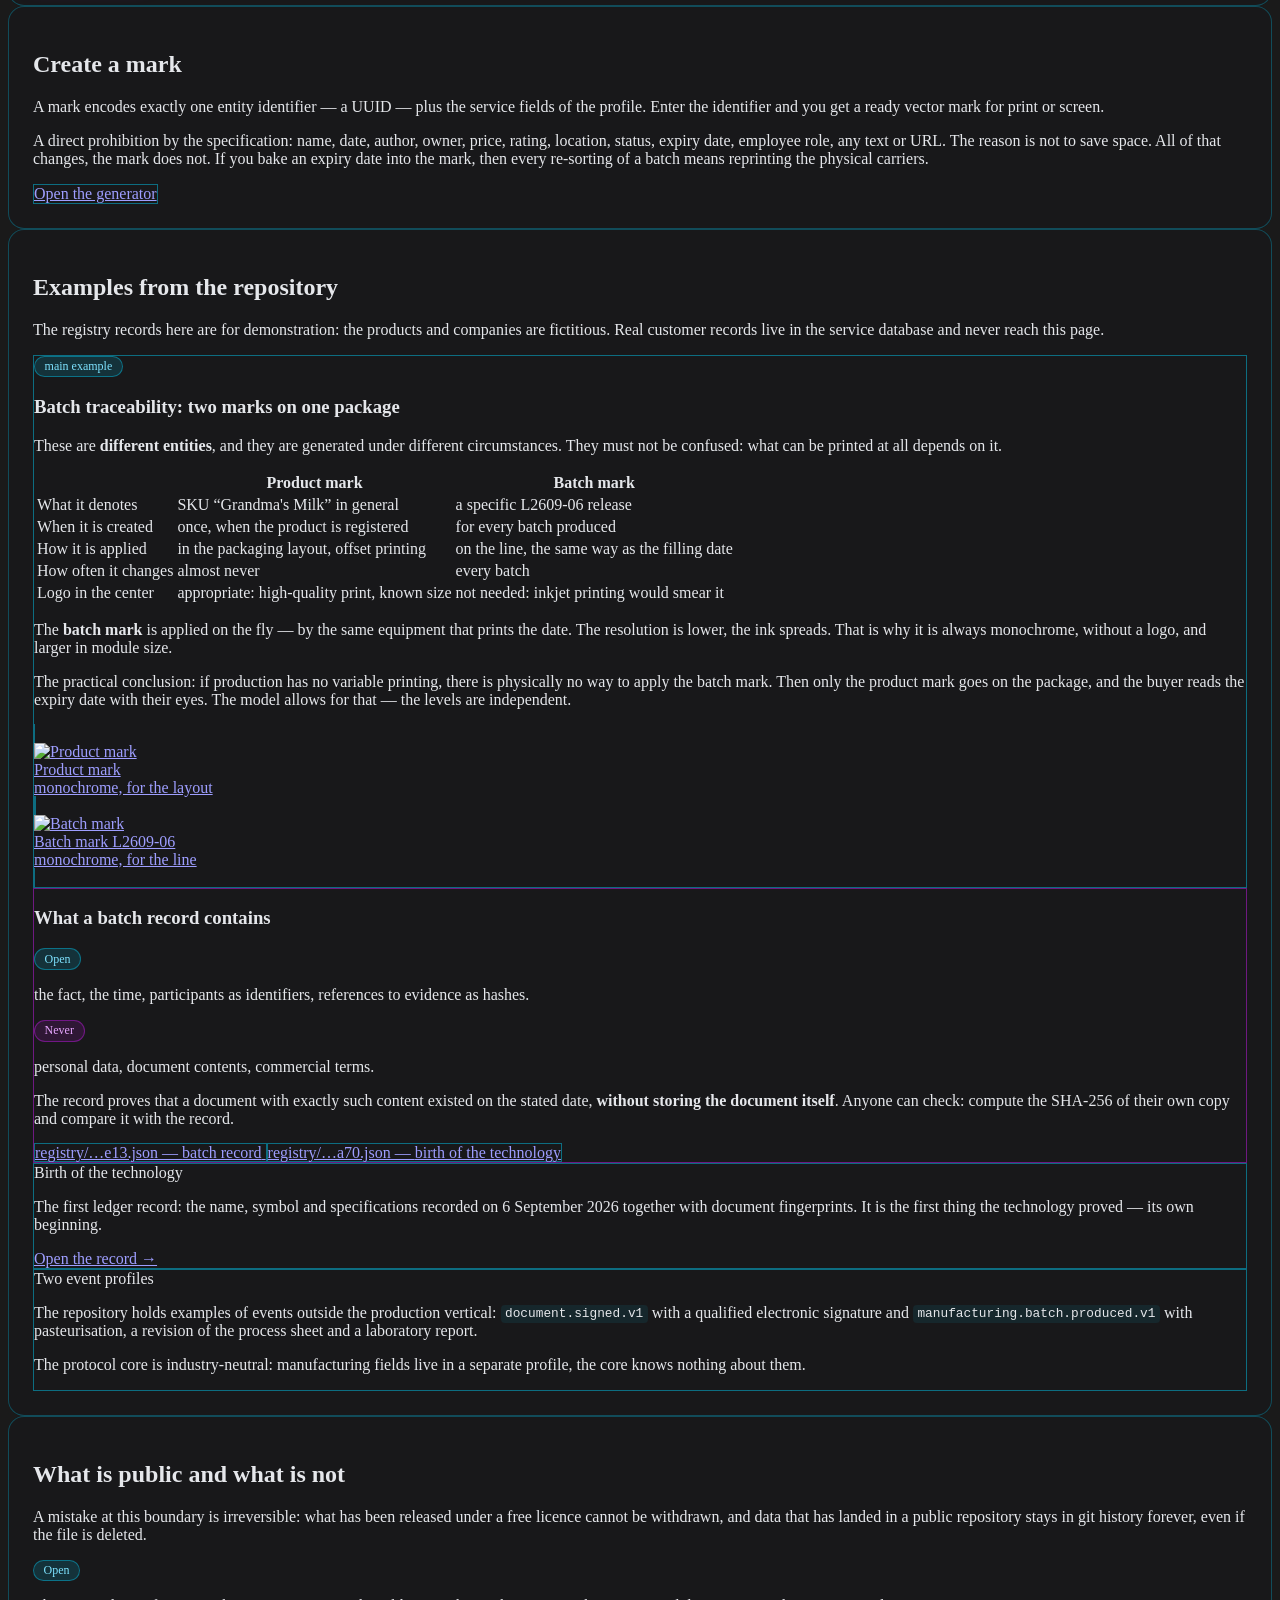
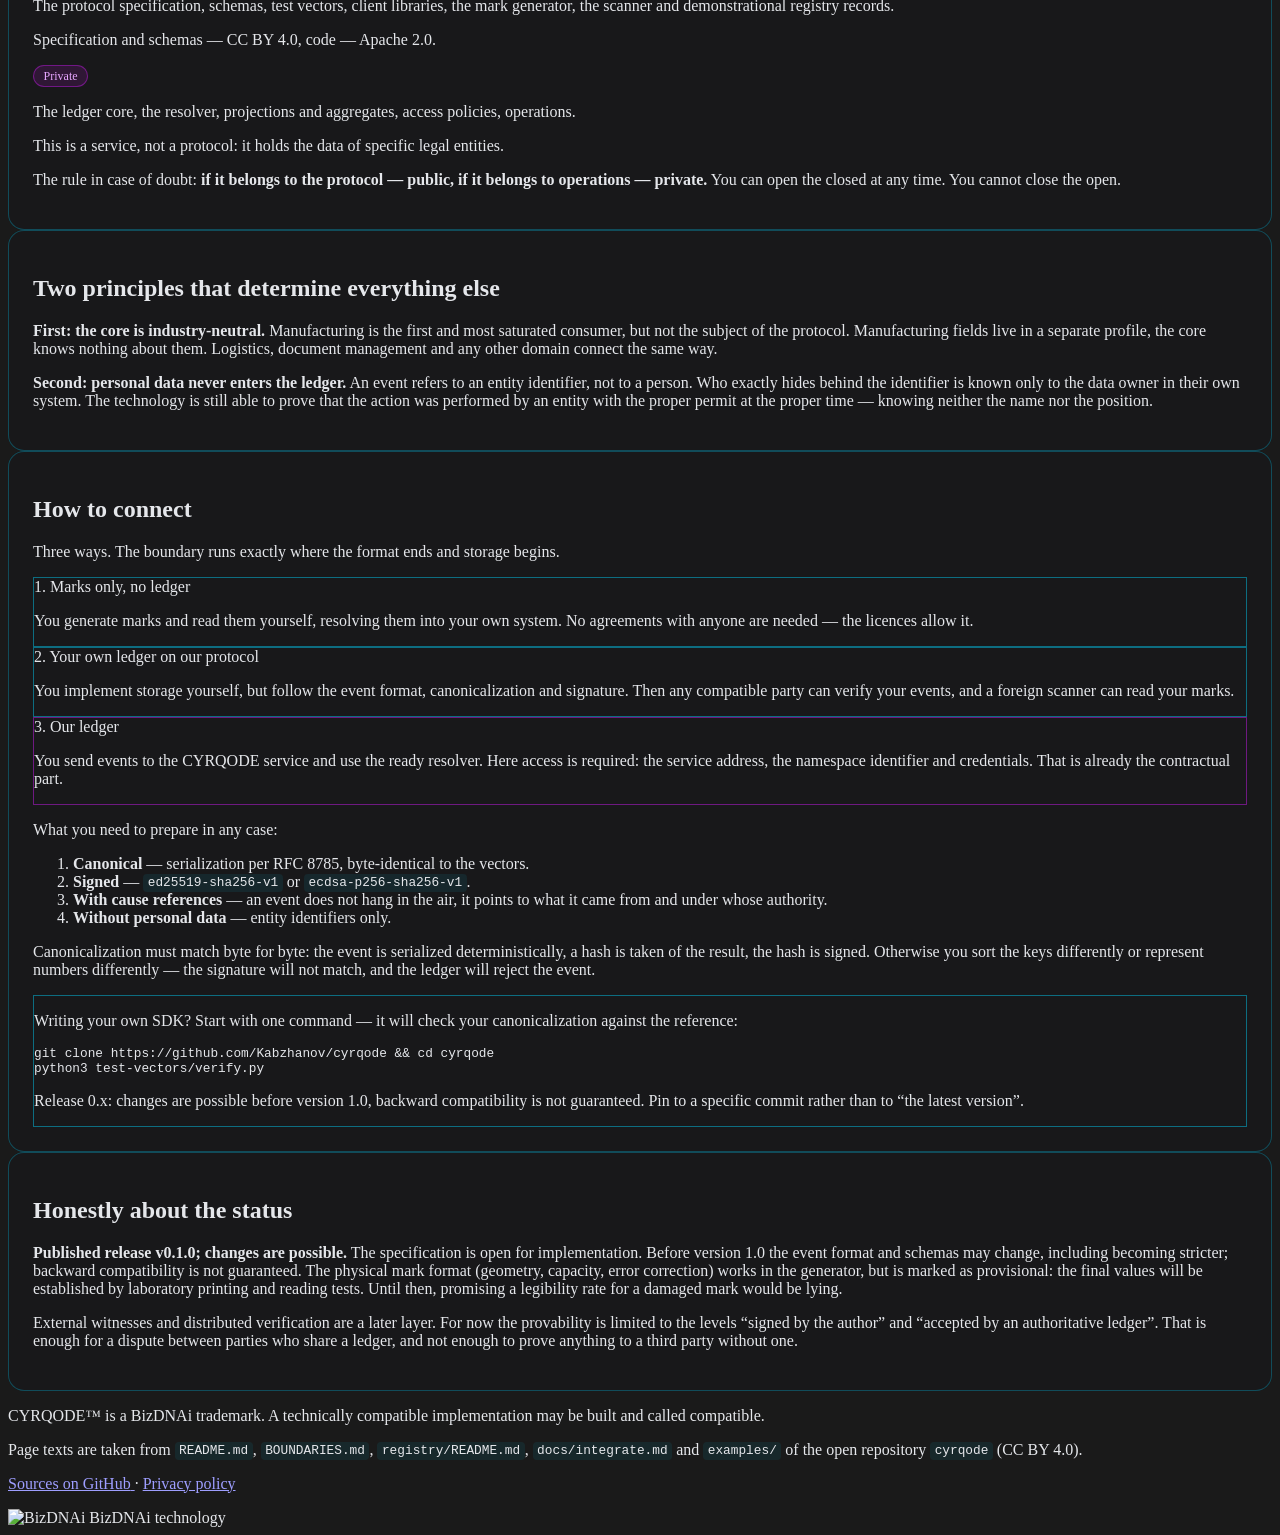
==== commit 20f6139f: "Add English Russian Kazakh CYRQODE landing" ====
--- a/web/landing/index.html
+++ b/web/landing/index.html
@@ -1,12 +1,26 @@
 <!doctype html>
-<html lang="ru">
+<html lang="en" data-lang="en">
 <head>
 <meta charset="utf-8">
 <meta name="viewport" content="width=device-width,initial-scale=1">
-<title>CYRQODE — метка, по которой можно доказать, что было на самом деле</title>
-<meta name="description" content="CYRQODE: один знак на предмете — и за ним вся история: из чего сделано, кем, на каком оборудовании, по чьему допуску. Открытый протокол, рабочий сканер и генератор знака.">
+<title>CYRQODE — a mark you can use to prove what really happened</title>
+<meta name="description" content="CYRQODE: one mark on a product — and behind it the whole story: what it is made of, who made it, on which equipment, under whose approval. Open protocol, working scanner and mark generator.">
 <meta name="color-scheme" content="dark">
 <link rel="icon" href="/cyrqode/assets/cyrqode-symbol.png">
+<!-- Ранняя короткая синхронизация языка: ДО CSS, чтобы первый
+     отрисованный кадр сразу был на сохранённом языке (fallback — en),
+     без «мигания» русского текста. Полный скрипт внизу страницы. -->
+<script>
+(function () {
+  var ORDER = ['en', 'ru', 'kz'];
+  var v = null;
+  try { v = localStorage.getItem('bizdnaii_site_lang'); } catch (e) { v = null; }
+  var lang = ORDER.indexOf(v) > -1 ? v : 'en';
+  var el = document.documentElement;
+  el.setAttribute('lang', lang);
+  el.setAttribute('data-lang', lang);
+})();
+</script>
 <script src="https://cdn.tailwindcss.com"></script>
 <style>
 /* Палитра и приёмы — с главной bizdnai.com (/var/www/bizdnai.com/index.html):
@@ -55,9 +69,20 @@
     /* Никакой анимации и фильтров: сканер читает контраст, а не цвет,
        и лишний blur/тень над знаком ломали бы геометрию. */
 }
-/* Круг в картинке по центру кадра при кропе 4:5 — сдвигаем вниз от
-   44.2% (центр картинки) к 50% (центр видимой области). */
-@media (max-width:767px) { .hero > .hero-mark { top:50%; } }
+/* На узком экране кадр 4:5 с object-fit:cover режет ТОЛЬКО бока: при
+   пропорциях 1916x821 картинка влезает по высоте целиком. Значит круг
+   остаётся на своих 44.2% высоты, и вертикальную поправку делать не нужно —
+   прежний сдвиг к 50% опускал знак примерно на 6% высоты кадра. */
+
+/* Переключатель языка: ТОЛЬКО позиционирование. Внешний вид целиком задан
+   классами главной (text-lg text-white hover:text-[#00D4FF] neon-glow
+   px-4 py-2 rounded), самодельной рамки/фона здесь больше нет.
+   Стоит в правом верхнем углу поверх первого экрана и НЕ перекрывает
+   круг со знаком (он по центру кадра на 44.2% высоты). */
+.lang-switch {
+    position:fixed; top:.75rem; right:.75rem; z-index:40;
+    cursor:pointer;
+}
 
 /* Карточки модулей: воздух + неоновая обводка. */
 .card {
@@ -73,10 +98,38 @@
 .pill.open { background:rgba(0,212,255,.14); color:#7fe3ff; border:1px solid rgba(0,212,255,.4); }
 .pill.shut { background:rgba(216,27,255,.12); color:#e7a6ff; border:1px solid rgba(216,27,255,.4); }
 
+/* ===== Языки: показываем ровно один из трёх, остальные скрыты. =====
+   Те же классы .lang-en/.lang-ru/.lang-kz, что на главной. Язык по
+   умолнию — английский (тот же fallback, что в раннем скрипте
+   синхронизации выше), иначе первый кадр мигнул бы русским текстом.
+   Правила с префиксом html[data-lang=...] перекрывают и .pill,
+   поэтому у пилюль та же схема, только display:inline-block. */
+.lang-ru, .lang-kz { display:none; }
+.lang-en { display:inline; }
+
+html[data-lang="ru"] .lang-ru { display:inline; }
+html[data-lang="ru"] .lang-en,
+html[data-lang="ru"] .lang-kz { display:none; }
+
+html[data-lang="kz"] .lang-kz { display:inline; }
+html[data-lang="kz"] .lang-en,
+html[data-lang="kz"] .lang-ru { display:none; }
+
+/* Пилюли внутри .pill: display должен остаться inline-block. */
+html[data-lang="en"] .pill.lang-en { display:inline-block; }
+html[data-lang="en"] .pill.lang-ru,
+html[data-lang="en"] .pill.lang-kz { display:none; }
+html[data-lang="ru"] .pill.lang-ru { display:inline-block; }
+html[data-lang="ru"] .pill.lang-en,
+html[data-lang="ru"] .pill.lang-kz { display:none; }
+html[data-lang="kz"] .pill.lang-kz { display:inline-block; }
+html[data-lang="kz"] .pill.lang-en,
+html[data-lang="kz"] .pill.lang-ru { display:none; }
+
 code { font-family:ui-monospace,SFMono-Regular,Menlo,monospace; font-size:.8em;
        background:rgba(0,212,255,.08); padding:.1em .35em; border-radius:4px;
        overflow-wrap:anywhere; }
-/* Внутри <pre> код не должен переноситься и не долженexpand'ить полосу:
+/* Внутри <pre> код не должен переноситься и не должен расширять полосу:
    иначе длинная строка git clone выталкивала страницу по горизонтали. */
 pre { max-width:100%; overflow-x:auto; }
 pre code { background:none; padding:0; border-radius:0; white-space:pre; }
@@ -89,9 +142,17 @@
     .card { padding:1.1rem; border-radius:14px; }
 }
 </style>
+    <link rel="canonical" href="https://bizdnai.com/cyrqode/">
 </head>
-<body>
-<canvas id="neural-bg" data-neural-lite="1"></canvas>
+<body data-lang="en">
+<canvas id="neural-bg" data-neural-lite="1"
+        data-neural-dot-radius="2.5" data-neural-dot-color="#33FEFF"
+        data-neural-line-width="2" data-neural-line-alpha="0.363"></canvas>
+
+<button type="button" id="cyrqode-lang-switch"
+        class="lang-switch text-lg text-white hover:text-[#00D4FF] neon-glow px-4 py-2 rounded"
+        title="Switch language / Сменить язык / Тілді ауыстыру"
+        aria-label="Switch language">EN</button>
 
 <div class="page">
 
@@ -99,12 +160,16 @@
 <header class="relative">
   <div class="hero">
     <img class="hero-bg" src="/cyrqode/assets/cyrqode-hero.webp" width="1916" height="821"
-         alt="CYRQODE: метка на предмете и вся история предмета за ней"
+         alt="CYRQODE: a mark on a product and the whole story behind it"
+         data-alt-ru="CYRQODE: белгі затта, ал оның артында сол заттың бүкіл тарихы"
+         data-alt-kz="CYRQODE: өнімдегі белгі және оның артындағы толық тарих"
          fetchpriority="high" decoding="async">
     <!-- Настоящий Circle Mark, отрендеренный генератором: Рождение технологии,
          0199a3f7-8c21-7d4e-b6a9-2f5e8c1d4a70. Открывается сканером. -->
     <img class="hero-mark" src="/cyrqode/assets/cyrqode-hero-mark.svg" width="1000" height="1000"
-         alt="Метка CYRQODE: запись о рождении технологии, 6 сентября 2026">
+         alt="CYRQODE mark: the birth-of-technology record, 6 September 2026"
+         data-alt-ru="Метка CYRQODE: запись о рождении технологии, 6 сентября 2026"
+         data-alt-kz="CYRQODE белгісі: технологияның туылуы жазбасы, 2026 жылғы 6 қыркүйек">
   </div>
 
   <!-- Затемнение нижней кромки hero: заголовок стоит поверх картинки, и
@@ -115,24 +180,31 @@
     <div class="pointer-events-none absolute inset-x-0 -top-24 sm:-top-28 bottom-0
                 bg-gradient-to-t from-[#1A1A1A] via-[#1A1A1A]/85 to-transparent"></div>
     <h1 class="relative text-3xl sm:text-5xl font-bold leading-tight drop-shadow-[0_2px_18px_rgba(0,0,0,.9)]">
-      Метка, по которой можно доказать, что было на самом деле
+      <span class="lang-en">A mark you can use to prove what really happened</span>
+      <span class="lang-ru">Метка, по которой можно доказать, что было на самом деле</span>
+      <span class="lang-kz">Шындығында не болғанын дәлелдейтін белгі</span>
     </h1>
     <p class="relative mt-5 text-base sm:text-lg text-gray-300 max-w-3xl">
-      Один знак на предмете — и за ним вся история: из чего сделано, кем, на каком
-      оборудовании, по чьему допуску, с какими документами. Не «строка в базе», а
-      цепочка неизменяемых событий, каждое со ссылкой на свою причину.
+      <span class="lang-en">One mark on a product — and behind it the whole story: what it is made of, who made it, on which equipment, under whose approval, with which documents. Not a “row in a database”, but a chain of immutable events, each one linked to its own cause.</span>
+      <span class="lang-ru">Один знак на предмете — и за ним вся история: из чего сделано, кем, на каком оборудовании, по чьему допуску, с какими документами. Не «строка в базе», а цепочка неизменяемых событий, каждое со ссылкой на свою причину.</span>
+      <span class="lang-kz">Өнімге бір белгі — ал оның артында толық тарих: неден жасалған, кім жасаған, қандай жабдықта, кімнің рұқсатымен, қандай құжаттармен. «Дерекқордағы жол» емес — өзгермейтін оқиғалар тізбегі, әрқайсысының өз себебі бар.</span>
     </p>
     <div class="relative mt-7 flex flex-col sm:flex-row gap-3">
       <a href="/cyrqode/scan/" class="cta-button neon-glow bg-[#00D4FF] text-black font-semibold px-6 py-3 rounded-lg text-center">
-        Прочитать циркод
+        <span class="lang-en">Read a mark</span>
+        <span class="lang-ru">Прочитать циркод</span>
+        <span class="lang-kz">Метканы оқу</span>
       </a>
       <a href="/cyrqode/make/" class="cta-button neon-edge px-6 py-3 rounded-lg text-center text-[#00D4FF] font-semibold">
-        Создать циркод
+        <span class="lang-en">Create a mark</span>
+        <span class="lang-ru">Создать циркод</span>
+        <span class="lang-kz">Метка жасау</span>
       </a>
     </div>
     <p class="relative mt-4 text-sm text-gray-400">
-      Наведите камеру телефона на метку в картинке выше — это настоящий знак,
-      а не рисунок. Сканер работает в браузере и ничего не отправляет наружу.
+      <span class="lang-en">Point your phone camera at the mark in the picture above — it is a real mark, not artwork. The scanner runs in the browser and sends nothing outside your device.</span>
+      <span class="lang-ru">Наведите камеру телефона на метку в картинке выше — это настоящий знак, а не рисунок. Сканер работает в браузере и ничего не отправляет наружу.</span>
+      <span class="lang-kz">Жоғарыдағы суреттегі белгіге телефон камерасын бағыттаңыз — бұл шынайы белгі, сурет емес. Сканер браузерде жұмыс істейді және сыртқа ештеңе жібермейді.</span>
     </p>
   </div>
 </header>
@@ -141,65 +213,109 @@
 
   <!-- ============ СУТЬ ============ -->
   <section class="card">
-    <h2 class="text-xl font-semibold text-[#00D4FF] mb-3">Зачем это нужно</h2>
+    <h2 class="text-xl font-semibold text-[#00D4FF] mb-3">
+      <span class="lang-en">Why this is needed</span>
+      <span class="lang-ru">Зачем это нужно</span>
+      <span class="lang-kz">Бұл неге керек</span>
+    </h2>
     <p class="text-gray-300 mb-3">
-      Любая система учёта отвечает на вопрос «что записано». CYRQODE отвечает на
-      другой: <strong class="text-white">что произошло, в какой связи с остальным,
-      по чьим полномочиям и можно ли это доказать через год.</strong>
+      <span class="lang-en">Every accounting system answers the question “what is recorded”. CYRQODE answers a different one: <strong class="text-white">what happened, in what relation to everything else, under whose authority, and whether it can be proven a year from now.</strong></span>
+      <span class="lang-ru">Любая система учёта отвечает на вопрос «что записано». CYRQODE отвечает на другой: <strong class="text-white">что произошло, в какой связи с остальным, по чьим полномочиям и можно ли это доказать через год.</strong></span>
+      <span class="lang-kz">Кез келген есеп жүйесі «не жазылған» деген сұраққа жауап береді. CYRQODE басқа сұраққа жауап береді: <strong class="text-white">не болды, қалғанымен қандай байланыста, кімнің өкілетімен және бір жылдан кейін оны дәлелдей аласыз ба.</strong></span>
     </p>
     <div class="grid sm:grid-cols-2 gap-3 text-sm">
       <div class="neon-edge rounded-xl p-3">
-        <div class="text-[#00D4FF] font-semibold mb-1">Производителю</div>
-        <p class="text-gray-400">Доказуемая история партии: из каких входных партий, на каком
-        оборудовании, оператором с действующим допуском, по какой ревизии техкарты.
-        При споре это разница между словом и доказательством.</p>
+        <div class="text-[#00D4FF] font-semibold mb-1">
+          <span class="lang-en">For the manufacturer</span>
+          <span class="lang-ru">Производителю</span>
+          <span class="lang-kz">Өндірушіге</span>
+        </div>
+        <p class="text-gray-400">
+          <span class="lang-en">A provable history of a batch: which input batches, which equipment, which operator with a valid permit, which revision of the process sheet. In a dispute that is the difference between a claim and proof.</span>
+          <span class="lang-ru">Доказуемая история партии: из каких входных партий, на каком оборудовании, оператором с действующим допуском, по какой ревизии техкарты. При споре это разница между словом и доказательством.</span>
+          <span class="lang-kz">Партияның дәлелденетін тарихы: қандай шикізат партияларынан, қандай жабдықта, жарамды рұқсаты бар қай оператордың қатысуымен және технологиялық картаның қай нұсқасы бойынша өндірілгені. Дау кезінде бұл жай мәлімдеме мен дәлелдің айырмашылығы.</span>
+        </p>
       </div>
       <div class="neon-edge rounded-xl p-3">
-        <div class="text-[#00D4FF] font-semibold mb-1">Покупателю</div>
-        <p class="text-gray-400">Один скан вместо доверия к этикетке: что за продукт, кто
-        сделал, когда, что внутри. Без приложения, без регистрации, без слежки.</p>
+        <div class="text-[#00D4FF] font-semibold mb-1">
+          <span class="lang-en">For the buyer</span>
+          <span class="lang-ru">Покупателю</span>
+          <span class="lang-kz">Сатып алушыға</span>
+        </div>
+        <p class="text-gray-400">
+          <span class="lang-en">One scan instead of trusting the label: what the product is, who made it, when, what is inside. No app, no registration, no tracking.</span>
+          <span class="lang-ru">Один скан вместо доверия к этикетке: что за продукт, кто сделал, когда, что внутри. Без приложения, без регистрации, без слежки.</span>
+          <span class="lang-kz">Белгіге сенудің орнына бір скан: өнім қандай, кім жасаған, қашан, ішінде не бар. Қолданба жоқ, тіркелу жоқ, жіберілетін деректер жоқ.</span>
+        </p>
       </div>
       <div class="neon-edge rounded-xl p-3">
-        <div class="text-[#00D4FF] font-semibold mb-1">Разработчику</div>
-        <p class="text-gray-400">Открытый протокол вместо чужого чёрного ящика: формат,
-        канонизация, подпись, тестовые векторы и рабочий сканер. Свой генератор,
-        свой сканер, свой журнал — реализуемо без нашего участия.</p>
+        <div class="text-[#00D4FF] font-semibold mb-1">
+          <span class="lang-en">For the developer</span>
+          <span class="lang-ru">Разработчику</span>
+          <span class="lang-kz">Әзірлеушіге</span>
+        </div>
+        <p class="text-gray-400">
+          <span class="lang-en">An open protocol instead of someone else's black box: format, canonicalization, signature, test vectors and a working scanner. Your own generator, your own scanner, your own ledger — implementable without us.</span>
+          <span class="lang-ru">Открытый протокол вместо чужого чёрного ящика: формат, канонизация, подпись, тестовые векторы и рабочий сканер. Свой генератор, свой сканер, свой журнал — реализуемо без нашего участия.</span>
+          <span class="lang-kz">Біреудің қара жәшігі орнына ашық протокол: пішім, канондау, қолтаңба, тест векторлары және жұмыс істейтін сканер. Өз генераторыңыз, өз сканеріңіз, өз журналыңыз — біздің қатысусыз іске асырылады.</span>
+        </p>
       </div>
       <div class="neon-edge rounded-xl p-3">
-        <div class="text-[#00D4FF] font-semibold mb-1">Интегратору</div>
-        <p class="text-gray-400">Идентичность, переживающая носители: метка отклеилась,
-        карту заменили — идентификатор прежний, история не рвётся, замена
-        фиксируется отдельным событием.</p>
+        <div class="text-[#00D4FF] font-semibold mb-1">
+          <span class="lang-en">For the integrator</span>
+          <span class="lang-ru">Интегратору</span>
+          <span class="lang-kz">Интеграторға</span>
+        </div>
+        <p class="text-gray-400">
+          <span class="lang-en">An identity that outlives its carriers: the label came off, the card was replaced — the identifier stays the same, the history is not torn, the replacement is recorded as a separate event.</span>
+          <span class="lang-ru">Идентичность, переживающая носители: белгі отклеилась, карту заменили — идентификатор прежний, история не рвётся, замена фиксируется отдельным событием.</span>
+          <span class="lang-kz">Тасымалдағышы ауысып кетсе де сақталатын идентификация: белгі алынып тасталды, карта ауыстырылды — идентификатор өзгермейді, тарих үзілмейді, алмасу жеке оқиға ретінде тіркеледі.</span>
+        </p>
       </div>
     </div>
     <p class="mt-3 text-sm text-gray-400">
-      Ключевое отличие от блокчейн-решений: <strong class="text-white">никакого токена,
-      никакой обязательной распределённой сети.</strong> Сервис работает сам по себе,
-      внешние свидетельства подключаются позже, когда и если они нужны.
+      <span class="lang-en">The key difference from blockchain solutions: <strong class="text-white">no token, no mandatory distributed network.</strong> The service works on its own; external witnesses can be attached later, when and if they are needed.</span>
+      <span class="lang-ru">Ключевое отличие от блокчейн-решений: <strong class="text-white">никакого токена, никакой обязательной распределённой сети.</strong> Сервис работает сам по себе, внешние свидетельства подключаются позже, когда и если они нужны.</span>
+      <span class="lang-kz">Блокчейн шешімдерінен негізгі айырмашылық: <strong class="text-white">токен жоқ, міндетті таратылған желі жоқ.</strong> Қызмет өзі жұмыс істейді, сыртқы куәгерлер тек кейін, қажет болса қосылады.</span>
     </p>
   </section>
 
   <!-- ============ ПРОЧИТАТЬ ЗНАК ============ -->
   <section class="card">
-    <h2 class="text-xl font-semibold text-[#00D4FF] mb-3">Прочитать знак</h2>
+    <h2 class="text-xl font-semibold text-[#00D4FF] mb-3">
+      <span class="lang-en">Read a mark</span>
+      <span class="lang-ru">Прочитать знак</span>
+      <span class="lang-kz">Метканы оқу</span>
+    </h2>
     <div class="flex flex-col sm:flex-row items-center gap-6">
       <div class="shrink-0">
         <div class="scan-target neon-glow">
           <img src="/cyrqode/assets/cyrqode-hero-mark.svg" width="220" height="220" loading="lazy" decoding="async"
-               alt="Метка CYRQODE крупным планом — наведите на неё камеру">
+               alt="CYRQODE mark close-up — point your camera at it"
+               data-alt-ru="Метка CYRQODE крупным планом — наведите на неё камеру"
+               data-alt-kz="CYRQODE белгісі жақыннан — камераны осыға бағыттаңыз">
         </div>
       </div>
       <div class="text-sm text-gray-300">
-        <p class="mb-3">Откройте сканер и наведите камеру на метку. Откроется запись
-        реестра — то, что технология действительно доказала.</p>
-        <p class="mb-3">Кадры с камеры остаются на устройстве: сканер ничего не
-        отправляет наружу.</p>
-        <p class="text-gray-400 mb-4">Версия 0.1: метку нужно навести в прицел,
-        автоматический поиск в кадре появится позже. Если камера не открывается
-        (частый случай внутри мессенджеров), сканер предложит открыть себя в
-        браузере или распознать метку по снимку из файла.</p>
+        <p class="mb-3">
+          <span class="lang-en">Open the scanner and point the camera at the mark. A registry record will open — what the technology actually proved.</span>
+          <span class="lang-ru">Откройте сканер и наведите камеру на метку. Откроется запись реестра — то, что технология действительно доказала.</span>
+          <span class="lang-kz">Сканерді ашып камераны белгіге бағыттаңыз. Реестр жазбасы ашылады — технология шынымен не дәлелдегені.</span>
+        </p>
+        <p class="mb-3">
+          <span class="lang-en">Camera frames stay on your device: the scanner sends nothing outside.</span>
+          <span class="lang-ru">Кадры с камеры остаются на устройстве: сканер ничего не отправляет наружу.</span>
+          <span class="lang-kz">Камера кадрлары құрылғыңызда қалады: сканер сыртқа ештеңе жібермейді.</span>
+        </p>
+        <p class="text-gray-400 mb-4">
+          <span class="lang-en">Version 0.1: you have to aim at the mark, automatic search within the frame will come later. If the camera does not open (common inside messengers), the scanner will offer to open itself in a browser or to recognize the mark from a file snapshot.</span>
+          <span class="lang-ru">Версия 0.1: метку нужно навести в прицел, автоматический поиск в кадре появится позже. Если камера не открывается (частый случай внутри мессенджеров), сканер предложит открыть себя в браузере или распознать метку по снимку из файла.</span>
+          <span class="lang-kz">Нұсқа 0.1: белгіны прицелге түйіру керек, кадр ішіндегі автоматты іздеу кейін пайда болады. Камера ашылмаса (мессенджерлер ішінде бұл жиі кездеседі), сканер браузерде ашылуды немесе файл суретінен белгіны тануды ұсынады.</span>
+        </p>
         <a href="/cyrqode/scan/" class="cta-button neon-glow bg-[#00D4FF] text-black font-semibold px-5 py-2.5 rounded-lg inline-block">
-          Открыть сканер
+          <span class="lang-en">Open the scanner</span>
+          <span class="lang-ru">Открыть сканер</span>
+          <span class="lang-kz">Сканерді ашу</span>
         </a>
       </div>
     </div>
@@ -207,101 +323,192 @@
 
   <!-- ============ СОЗДАТЬ ЗНАК ============ -->
   <section class="card">
-    <h2 class="text-xl font-semibold text-[#00D4FF] mb-3">Создать знак</h2>
+    <h2 class="text-xl font-semibold text-[#00D4FF] mb-3">
+      <span class="lang-en">Create a mark</span>
+      <span class="lang-ru">Создать знак</span>
+      <span class="lang-kz">Метка жасау</span>
+    </h2>
     <p class="text-gray-300 text-sm mb-3">
-      Знак кодирует ровно один идентификатор сущности — UUID — и служебные поля
-      профиля. Вставьте идентификатор и получите готовую векторную метку для
-      печати или экрана.
+      <span class="lang-en">A mark encodes exactly one entity identifier — a UUID — plus the service fields of the profile. Enter the identifier and you get a ready vector mark for print or screen.</span>
+      <span class="lang-ru">Знак кодирует ровно один идентификатор сущности — UUID — и служебные поля профиля. Вставьте идентификатор и получите готовую векторную метку для печати или экрана.</span>
+      <span class="lang-kz">Метка дәл бір нысан идентификаторын — UUID — және профильдің қызметтік өрістерін кодтайды. Идентификаторды енгізіңіз — басып шығаруға да экранға дайын векторлық белгі аласыз.</span>
     </p>
     <p class="text-gray-400 text-sm mb-4">
-      Прямой запрет спецификации: имя, дата, автор, владелец, цена, рейтинг,
-      местоположение, статус, срок годности, роль сотрудника, любой текст или URL.
-      Причина не в экономии места. Всё перечисленное меняется, а метка — нет.
-      Если зашить срок годности в знак, то при пересортировке партии придётся
-      перепечатывать физические носители.
+      <span class="lang-en">A direct prohibition by the specification: name, date, author, owner, price, rating, location, status, expiry date, employee role, any text or URL. The reason is not to save space. All of that changes, the mark does not. If you bake an expiry date into the mark, then every re-sorting of a batch means reprinting the physical carriers.</span>
+      <span class="lang-ru">Прямой запрет спецификации: имя, дата, автор, владелец, цена, рейтинг, местоположение, статус, срок годности, роль сотрудника, любой текст или URL. Причина не в экономии места. Всё перечисленное меняется, а белгі — нет. Если зашить срок годности в знак, то при пересортировке партии придётся перепечатывать физические носители.</span>
+      <span class="lang-kz">Спецификация бойынша мыналарды белгіге енгізуге тыйым салынады: атау, күн, автор, иесі, баға, рейтинг, орын, мәртебе, жарамдылық мерзімі, қызметкердің рөлі, кез келген мәтін не URL. Себебі орын үнемдеу емес: бұлардың бәрі өзгеруі мүмкін, ал белгі өзгермейді. Жарамдылық мерзімін белгіге енгізсеңіз, партия қайта сұрыпталған сайын физикалық тасымалдағыштарды қайта басып шығару керек болады.</span>
     </p>
     <a href="/cyrqode/make/" class="cta-button neon-edge px-5 py-2.5 rounded-lg inline-block text-[#00D4FF] font-semibold text-sm">
-      Открыть генератор
+      <span class="lang-en">Open the generator</span>
+      <span class="lang-ru">Открыть генератор</span>
+      <span class="lang-kz">Генераторды ашу</span>
     </a>
   </section>
 
   <!-- ============ ПРИМЕРЫ ============ -->
   <section class="card">
-    <h2 class="text-xl font-semibold text-[#00D4FF] mb-1">Примеры из репозитория</h2>
+    <h2 class="text-xl font-semibold text-[#00D4FF] mb-1">
+      <span class="lang-en">Examples from the repository</span>
+      <span class="lang-ru">Примеры из репозитория</span>
+      <span class="lang-kz">Репозиторийден үлгілер</span>
+    </h2>
     <p class="text-sm text-gray-400 mb-5">
-      Записи реестра демонстрационные: продукты и компании вымышлены. Реальные
-      записи клиентов живут в базе сервиса и на эту страницу не попадают.
+      <span class="lang-en">The registry records here are for demonstration: the products and companies are fictitious. Real customer records live in the service database and never reach this page.</span>
+      <span class="lang-ru">Записи реестра демонстрационные: продукты и компании вымышлены. Реальные записи клиентов живут в базе сервиса и на эту страницу не попадают.</span>
+      <span class="lang-kz">Реестр жазбалары көрсеткіш үшін: өнімдер мен компаниялар ойдан шығарылған. Нақты клиент жазбалары қызмет базасында сақталады және бұл бетке түспейді.</span>
     </p>
 
     <!-- Основной сюжет: прослеживаемость партии -->
     <div class="neon-edge rounded-2xl p-4 sm:p-5 mb-4">
       <div class="flex items-center gap-2 mb-3">
-        <span class="pill open">основной пример</span>
-        <h3 class="font-semibold text-white">Прослеживаемость партии: два знака на одной упаковке</h3>
+        <span class="pill open lang-en">main example</span>
+        <span class="pill open lang-ru">основной пример</span>
+        <span class="pill open lang-kz">негізгі үлгі</span>
+        <h3 class="font-semibold text-white">
+          <span class="lang-en">Batch traceability: two marks on one package</span>
+          <span class="lang-ru">Прослеживаемость партии: два знака на одной упаковке</span>
+          <span class="lang-kz">Партияның қадағалануы: бір қаптамада екі белгі</span>
+        </h3>
       </div>
       <p class="text-sm text-gray-300 mb-4">
-        Это <strong class="text-white">разные сущности</strong>, и генерируются они при
-        разных обстоятельствах. Путать их нельзя: от этого зависит, что вообще можно
-        напечатать.
+        <span class="lang-en">These are <strong class="text-white">different entities</strong>, and they are generated under different circumstances. They must not be confused: what can be printed at all depends on it.</span>
+        <span class="lang-ru">Это <strong class="text-white">разные сущности</strong>, и генерируются они при разных обстоятельствах. Путать их нельзя: от этого зависит, что вообще можно напечатать.</span>
+        <span class="lang-kz">Бұл — <strong class="text-white">әртүрлі нысандар</strong>, олар түрлі жағдайда жасалады. Оларды шатастыруға болмайды: не басып шығарылатыны соған байланысты.</span>
       </p>
       <div class="overflow-x-auto -mx-1 px-1">
         <table class="w-full text-xs sm:text-sm min-w-[520px]">
           <thead>
             <tr class="text-[#00D4FF] text-left border-b border-white/10">
               <th class="py-2 pr-3 font-semibold"></th>
-              <th class="py-2 pr-3 font-semibold">Знак продукта</th>
-              <th class="py-2 font-semibold">Знак партии</th>
+              <th class="py-2 pr-3 font-semibold">
+                <span class="lang-en">Product mark</span>
+                <span class="lang-ru">Знак продукта</span>
+                <span class="lang-kz">Өнім белгісі</span>
+              </th>
+              <th class="py-2 font-semibold">
+                <span class="lang-en">Batch mark</span>
+                <span class="lang-ru">Знак партии</span>
+                <span class="lang-kz">Партия белгісі</span>
+              </th>
             </tr>
           </thead>
           <tbody class="text-gray-300">
             <tr class="border-b border-white/5">
-              <td class="py-2 pr-3 text-gray-400">Что обозначает</td>
-              <td class="py-2 pr-3">SKU: «Молоко от бабули» вообще</td>
-              <td class="py-2">конкретный выпуск L2609-06</td>
+              <td class="py-2 pr-3 text-gray-400">
+                <span class="lang-en">What it denotes</span>
+                <span class="lang-ru">Что обозначает</span>
+                <span class="lang-kz">Нені білдіреді</span>
+              </td>
+              <td class="py-2 pr-3">
+                <span class="lang-en">SKU “Grandma's Milk” in general</span>
+                <span class="lang-ru">SKU: «Молоко от бабули» вообще</span>
+                <span class="lang-kz">SKU: «Әже сүті» — жалпы</span>
+              </td>
+              <td class="py-2">
+                <span class="lang-en">a specific L2609-06 release</span>
+                <span class="lang-ru">конкретный выпуск L2609-06</span>
+                <span class="lang-kz">нақты L2609-06 шығарылымы</span>
+              </td>
             </tr>
             <tr class="border-b border-white/5">
-              <td class="py-2 pr-3 text-gray-400">Когда создаётся</td>
-              <td class="py-2 pr-3">один раз, при заведении продукта</td>
-              <td class="py-2">при выпуске каждой партии</td>
+              <td class="py-2 pr-3 text-gray-400">
+                <span class="lang-en">When it is created</span>
+                <span class="lang-ru">Когда создаётся</span>
+                <span class="lang-kz">Қашан жасалады</span>
+              </td>
+              <td class="py-2 pr-3">
+                <span class="lang-en">once, when the product is registered</span>
+                <span class="lang-ru">один раз, при заведении продукта</span>
+                <span class="lang-kz">бір рет, өнім енгізілгенде</span>
+              </td>
+              <td class="py-2">
+                <span class="lang-en">for every batch produced</span>
+                <span class="lang-ru">при выпуске каждой партии</span>
+                <span class="lang-kz">әр партия өндірілгенде</span>
+              </td>
             </tr>
             <tr class="border-b border-white/5">
-              <td class="py-2 pr-3 text-gray-400">Как наносится</td>
-              <td class="py-2 pr-3">в макете упаковки, типографская печать</td>
-              <td class="py-2">на линии, тем же способом, что и дата розлива</td>
+              <td class="py-2 pr-3 text-gray-400">
+                <span class="lang-en">How it is applied</span>
+                <span class="lang-ru">Как наносится</span>
+                <span class="lang-kz">Қалай жағылады</span>
+              </td>
+              <td class="py-2 pr-3">
+                <span class="lang-en">in the packaging layout, offset printing</span>
+                <span class="lang-ru">в макете упаковки, типографская печать</span>
+                <span class="lang-kz">орам макетінде, типографиялық басылым</span>
+              </td>
+              <td class="py-2">
+                <span class="lang-en">on the line, the same way as the filling date</span>
+                <span class="lang-ru">на линии, тем же способом, что и дата розлива</span>
+                <span class="lang-kz">өндіріс желісінде, құйылған күнді басу тәсілімен бірдей әдіспен</span>
+              </td>
             </tr>
             <tr class="border-b border-white/5">
-              <td class="py-2 pr-3 text-gray-400">Как часто меняется</td>
-              <td class="py-2 pr-3">почти никогда</td>
-              <td class="py-2">каждую партию</td>
+              <td class="py-2 pr-3 text-gray-400">
+                <span class="lang-en">How often it changes</span>
+                <span class="lang-ru">Как часто меняется</span>
+                <span class="lang-kz">Қаншалықты өзгереді</span>
+              </td>
+              <td class="py-2 pr-3">
+                <span class="lang-en">almost never</span>
+                <span class="lang-ru">почти никогда</span>
+                <span class="lang-kz">өте сирек өзгереді</span>
+              </td>
+              <td class="py-2">
+                <span class="lang-en">every batch</span>
+                <span class="lang-ru">каждую партию</span>
+                <span class="lang-kz">әр партияда</span>
+              </td>
             </tr>
             <tr>
-              <td class="py-2 pr-3 text-gray-400">Логотип в центре</td>
-              <td class="py-2 pr-3">уместен: печать качественная, размер известен</td>
-              <td class="py-2">не нужен: каплеструйная печать его смажет</td>
+              <td class="py-2 pr-3 text-gray-400">
+                <span class="lang-en">Logo in the center</span>
+                <span class="lang-ru">Логотип в центре</span>
+                <span class="lang-kz">Логотип ортада</span>
+              </td>
+              <td class="py-2 pr-3">
+                <span class="lang-en">appropriate: high-quality print, known size</span>
+                <span class="lang-ru">уместен: печать качественная, размер известен</span>
+                <span class="lang-kz">орны бар: сапалы басылым, өлшемі белгілі</span>
+              </td>
+              <td class="py-2">
+                <span class="lang-en">not needed: inkjet printing would smear it</span>
+                <span class="lang-ru">не нужен: каплеструйная печать его смажет</span>
+                <span class="lang-kz">қажет емес: сия бүріккіш принтерде ол жайылып кетеді</span>
+              </td>
             </tr>
           </tbody>
         </table>
       </div>
       <p class="text-sm text-gray-300 mt-4">
-        <strong class="text-white">Знак партии</strong> наносится на ходу — тем же
-        оборудованием, что печатает дату. Разрешение ниже, краска растекается. Поэтому
-        он всегда монохромный, без логотипа, и крупнее по модулю.
+        <span class="lang-en">The <strong class="text-white">batch mark</strong> is applied on the fly — by the same equipment that prints the date. The resolution is lower, the ink spreads. That is why it is always monochrome, without a logo, and larger in module size.</span>
+        <span class="lang-ru"><strong class="text-white">Знак партии</strong> наносится на ходу — тем же оборудованием, что печатает дату. Разрешение ниже, краска растекается. Поэтому он всегда монохромный, без логотипа, и крупнее по модулю.</span>
+        <span class="lang-kz"><strong class="text-white">Партия белгісі</strong> өндіріс барысында күнді басатын жабдықтың өзімен бірге басылады. Басып шығару ажыратымдылығы төмен, сия жайылып кетеді. Сондықтан белгі әрдайым бір түсті, логотипсіз және ірі модульдермен жасалады.</span>
       </p>
       <p class="text-sm text-gray-400 mt-2">
-        Практический вывод: если у производства нет переменной печати, знак партии
-        физически нанести нечем. Тогда на упаковку идёт только знак продукта, а срок
-        годности покупатель читает глазами. Модель это допускает — уровни независимы.
+        <span class="lang-en">The practical conclusion: if production has no variable printing, there is physically no way to apply the batch mark. Then only the product mark goes on the package, and the buyer reads the expiry date with their eyes. The model allows for that — the levels are independent.</span>
+        <span class="lang-ru">Практический вывод: если у производства нет переменной печати, знак партии физически нанести нечем. Тогда на упаковку идёт только знак продукта, а срок годности покупатель читает глазами. Модель это допускает — уровни независимы.</span>
+        <span class="lang-kz">Практикалық қорытынды: өндірісте айнымалы деректерді басып шығару мүмкіндігі болмаса, партия белгісін қаптамаға басу мүмкін емес. Онда қаптамаға тек өнім белгісі басылады, ал сатып алушы жарамдылық мерзімін көзбен оқиды. Модель бұған мүмкіндік береді: деңгейлер бір-бірінен тәуелсіз.</span>
       </p>
       <div class="grid sm:grid-cols-2 gap-3 mt-4">
         <a href="/cyrqode/r/0199a43c-9026-7b57-c1a8-3e4f5a6b7c89/"
            class="neon-edge rounded-xl p-3 hover:border-[#00D4FF] transition-colors">
           <div class="flex items-center gap-3">
             <div class="bg-white rounded-full p-1.5 shrink-0">
-              <img src="/cyrqode/assets/marks/cyrqode-product-mark.svg" width="56" height="56" loading="lazy" decoding="async" alt="Знак продукта">
+              <img src="/cyrqode/assets/marks/cyrqode-product-mark.svg" width="112" height="112" loading="lazy" decoding="async" alt="Product mark" data-alt-ru="Знак продукта" data-alt-kz="Өнім белгісі">
             </div>
             <div class="min-w-0">
-              <div class="text-[#00D4FF] text-sm font-semibold">Знак продукта</div>
-              <div class="text-xs text-gray-400">монохромный, для макета</div>
+              <div class="text-[#00D4FF] text-sm font-semibold">
+                <span class="lang-en">Product mark</span>
+                <span class="lang-ru">Знак продукта</span>
+                <span class="lang-kz">Өнім белгісі</span>
+              </div>
+              <div class="text-xs text-gray-400">
+                <span class="lang-en">monochrome, for the layout</span>
+                <span class="lang-ru">монохромный, для макета</span>
+                <span class="lang-kz">монохром, макет үшін</span>
+              </div>
             </div>
           </div>
         </a>
@@ -309,11 +516,19 @@
            class="neon-edge rounded-xl p-3 hover:border-[#00D4FF] transition-colors">
           <div class="flex items-center gap-3">
             <div class="bg-white rounded-full p-1.5 shrink-0">
-              <img src="/cyrqode/assets/marks/cyrqode-milk-batch.svg" width="56" height="56" loading="lazy" decoding="async" alt="Знак партии">
+              <img src="/cyrqode/assets/marks/cyrqode-milk-batch.svg" width="112" height="112" loading="lazy" decoding="async" alt="Batch mark" data-alt-ru="Знак партии" data-alt-kz="Партия белгісі">
             </div>
             <div class="min-w-0">
-              <div class="text-[#00D4FF] text-sm font-semibold">Знак партии L2609-06</div>
-              <div class="text-xs text-gray-400">монохромный, для линии</div>
+              <div class="text-[#00D4FF] text-sm font-semibold">
+                <span class="lang-en">Batch mark L2609-06</span>
+                <span class="lang-ru">Знак партии L2609-06</span>
+                <span class="lang-kz">Партия белгісі L2609-06</span>
+              </div>
+              <div class="text-xs text-gray-400">
+                <span class="lang-en">monochrome, for the line</span>
+                <span class="lang-ru">монохромный, для линии</span>
+                <span class="lang-kz">монохром, сызық үшін</span>
+              </div>
             </div>
           </div>
         </a>
@@ -322,32 +537,52 @@
 
     <!-- Что в записи есть -->
     <div class="neon-edge-magenta rounded-2xl p-4 sm:p-5 mb-4">
-      <h3 class="font-semibold text-white mb-3">Что в записи партии есть</h3>
+      <h3 class="font-semibold text-white mb-3">
+        <span class="lang-en">What a batch record contains</span>
+        <span class="lang-ru">Что в записи партии есть</span>
+        <span class="lang-kz">Партия жазбасында не бар</span>
+      </h3>
       <div class="grid sm:grid-cols-2 gap-3 text-sm mb-4">
         <div class="rounded-xl p-3 bg-white/5">
-          <span class="pill open mb-2">Открыто</span>
-          <p class="text-gray-300 mt-1">факт, время, участники в виде идентификаторов,
-          ссылки на доказательства в виде хэшей.</p>
+          <span class="pill open mb-2 lang-en">Open</span>
+          <span class="pill open mb-2 lang-ru">Открыто</span>
+          <span class="pill open mb-2 lang-kz">Ашық</span>
+          <p class="text-gray-300 mt-1">
+            <span class="lang-en">the fact, the time, participants as identifiers, references to evidence as hashes.</span>
+            <span class="lang-ru">факт, время, участники в виде идентификаторов, ссылки на доказательства в виде хэшей.</span>
+            <span class="lang-kz">факт, уақыт, қатысушылар идентификатор түрінде, дәлелге сілтемелер хэш түрінде.</span>
+          </p>
         </div>
         <div class="rounded-xl p-3 bg-white/5">
-          <span class="pill shut mb-2">Не будет</span>
-          <p class="text-gray-300 mt-1">персональных данных, содержимого документов,
-          коммерческих условий.</p>
+          <span class="pill shut mb-2 lang-en">Never</span>
+          <span class="pill shut mb-2 lang-ru">Не будет</span>
+          <span class="pill shut mb-2 lang-kz">Болмайды</span>
+          <p class="text-gray-300 mt-1">
+            <span class="lang-en">personal data, document contents, commercial terms.</span>
+            <span class="lang-ru">персональных данных, содержимого документов, коммерческих условий.</span>
+            <span class="lang-kz">жеке деректер, құжат мазмұны, коммерциялық шарттар.</span>
+          </p>
         </div>
       </div>
       <p class="text-sm text-gray-300 mb-3">
-        Запись доказывает, что документ с точно таким содержимым существовал на
-        указанную дату, <strong class="text-white">не храня сам документ</strong>.
-        Проверить может любой: посчитать SHA-256 своей копии и сравнить с записью.
+        <span class="lang-en">The record proves that a document with exactly such content existed on the stated date, <strong class="text-white">without storing the document itself</strong>. Anyone can check: compute the SHA-256 of their own copy and compare it with the record.</span>
+        <span class="lang-ru">Запись доказывает, что документ с точно таким содержимым существовал на указанную дату, <strong class="text-white">не храня сам документ</strong>. Проверить может любой: посчитать SHA-256 своей копии и сравнить с записью.</span>
+        <span class="lang-kz">Жазба толық осы мазмұндағы құжат көрсетілген күні бар болғанын дәлелдейді, <strong class="text-white">құжаттың өзін сақтамайды</strong>. Кез келген адам тексере алады: өз көшірмесінің SHA-256 хэшін есептеп, жазбамен салыстырыңыз.</span>
       </p>
       <div class="flex flex-wrap gap-2 text-xs">
         <a href="/cyrqode/registry/0199a410-3b72-7c81-9d5e-4a6f2b8c0e13.json"
            class="neon-edge rounded-lg px-3 py-1.5 text-[#00D4FF] hover:border-[#00D4FF] break-all">
-          registry/…e13.json — запись партии
+          registry/…e13.json —
+          <span class="lang-en">batch record</span>
+          <span class="lang-ru">запись партии</span>
+          <span class="lang-kz">партия жазбасы</span>
         </a>
         <a href="/cyrqode/registry/0199a3f7-8c21-7d4e-b6a9-2f5e8c1d4a70.json"
            class="neon-edge rounded-lg px-3 py-1.5 text-[#00D4FF] hover:border-[#00D4FF] break-all">
-          registry/…a70.json — рождение технологии
+          registry/…a70.json —
+          <span class="lang-en">birth of the technology</span>
+          <span class="lang-ru">рождение технологии</span>
+          <span class="lang-kz">технологияның туылуы</span>
         </a>
       </div>
     </div>
@@ -355,142 +590,226 @@
     <!-- Остальные примеры -->
     <div class="grid sm:grid-cols-2 gap-3">
       <div class="neon-edge rounded-xl p-4">
-        <div class="text-[#00D4FF] font-semibold text-sm mb-2">Рождение технологии</div>
-        <p class="text-sm text-gray-400 mb-3">Первая запись журнала: имя, символ и
-        спецификации, зафиксированные 6 сентября 2026 года вместе с отпечатками
-        документов. Это первое, что технология доказала, — собственное начало.</p>
-        <a href="/cyrqode/r/0199a3f7-8c21-7d4e-b6a9-2f5e8c1d4a70/" class="text-sm text-[#00D4FF] hover:underline">Открыть запись →</a>
+        <div class="text-[#00D4FF] font-semibold text-sm mb-2">
+          <span class="lang-en">Birth of the technology</span>
+          <span class="lang-ru">Рождение технологии</span>
+          <span class="lang-kz">Технологияның туылуы</span>
+        </div>
+        <p class="text-sm text-gray-400 mb-3">
+          <span class="lang-en">The first ledger record: the name, symbol and specifications recorded on 6 September 2026 together with document fingerprints. It is the first thing the technology proved — its own beginning.</span>
+          <span class="lang-ru">Первая запись журнала: имя, символ и спецификации, зафиксированные 6 сентября 2026 года вместе с отпечатками документов. Это первое, что технология доказала, — собственное начало.</span>
+          <span class="lang-kz">Журналдағы алғашқы жазба: нысанның атауы, белгісі мен сипаттамалары 2026 жылғы 6 қыркүйекте құжаттардың хэштерімен бірге тіркелген. Технология ең алдымен өзінің шыққан тегін дәлелдейді.</span>
+        </p>
+        <a href="/cyrqode/r/0199a3f7-8c21-7d4e-b6a9-2f5e8c1d4a70/" class="text-sm text-[#00D4FF] hover:underline">
+          <span class="lang-en">Open the record →</span>
+          <span class="lang-ru">Открыть запись →</span>
+          <span class="lang-kz">Жазбаны ашу →</span>
+        </a>
       </div>
       <div class="neon-edge rounded-xl p-4">
-        <div class="text-[#00D4FF] font-semibold text-sm mb-2">Два профиля событий</div>
-        <p class="text-sm text-gray-400 mb-3">В репозитории лежат примеры событий вне
-        производственной вертикали: <code>document.signed.v1</code> с квалифицированной
-        электронной подписью и <code>manufacturing.batch.produced.v1</code> с
-        пастеризацией, ревизией техкарты и лабораторным заключением.</p>
-        <p class="text-xs text-gray-500">Ядро протокола отраслево-нейтрально:
-        производственные поля живут в отдельном профиле, ядро о них не знает.</p>
+        <div class="text-[#00D4FF] font-semibold text-sm mb-2">
+          <span class="lang-en">Two event profiles</span>
+          <span class="lang-ru">Два профиля событий</span>
+          <span class="lang-kz">Екі оқиға профилі</span>
+        </div>
+        <p class="text-sm text-gray-400 mb-3">
+          <span class="lang-en">The repository holds examples of events outside the production vertical: <code>document.signed.v1</code> with a qualified electronic signature and <code>manufacturing.batch.produced.v1</code> with pasteurisation, a revision of the process sheet and a laboratory report.</span>
+          <span class="lang-ru">В репозитории лежат примеры событий вне производственной вертикали: <code>document.signed.v1</code> с квалифицированной электронной подписью и <code>manufacturing.batch.produced.v1</code> с пастеризацией, ревизией техкарты и лабораторным заключением.</span>
+          <span class="lang-kz">Репозиторийде өндіріс саласынан тыс оқиға үлгілері бар: <code>document.signed.v1</code> — аттестатталған электрондық қолтаңбамен, <code>manufacturing.batch.produced.v1</code> — пастеризациямен, технологиялық карта нұсқасымен және зертхана қорытындысымен.</span>
+        </p>
+        <p class="text-xs text-gray-500">
+          <span class="lang-en">The protocol core is industry-neutral: manufacturing fields live in a separate profile, the core knows nothing about them.</span>
+          <span class="lang-ru">Ядро протокола отраслево-нейтрально: производственные поля живут в отдельном профиле, ядро о них не знает.</span>
+          <span class="lang-kz">Протокол ядросы салаға бейтарап: өндіріс өрістері бөлек профильде тұрады, ядро оларды білмейді.</span>
+        </p>
       </div>
     </div>
   </section>
 
   <!-- ============ ГРАНИЦЫ ============ -->
   <section class="card">
-    <h2 class="text-xl font-semibold text-[#00D4FF] mb-3">Что публично, а что нет</h2>
+    <h2 class="text-xl font-semibold text-[#00D4FF] mb-3">
+      <span class="lang-en">What is public and what is not</span>
+      <span class="lang-ru">Что публично, а что нет</span>
+      <span class="lang-kz">Қайсысы ашық, қайсысы жабық</span>
+    </h2>
     <p class="text-sm text-gray-400 mb-4">
-      Ошибка в этой границе необратима: выпущенное под свободной лицензией не
-      отзывается, а попавшие в публичный репозиторий данные остаются в истории git
-      навсегда, даже если файл удалить.
+      <span class="lang-en">A mistake at this boundary is irreversible: what has been released under a free licence cannot be withdrawn, and data that has landed in a public repository stays in git history forever, even if the file is deleted.</span>
+      <span class="lang-ru">Ошибка в этой границе необратима: выпущенное под свободной лицензией не отзывается, а попавшие в публичный репозиторий данные остаются в истории git навсегда, даже если файл удалить.</span>
+      <span class="lang-kz">Бұл шекарадағы қате қайтарылмас: еркін лицензиямен шығарылғанды кейін қайтарып алуға болмайды, ал ашық репозиторийге түскен деректер git тарихында мәңгілік қалады, файл жойылса да.</span>
     </p>
     <div class="grid sm:grid-cols-2 gap-3 text-sm mb-4">
       <div class="rounded-xl p-4 bg-white/5 border border-[rgba(0,212,255,.3)]">
-        <span class="pill open mb-2">Открыто</span>
-        <p class="text-gray-300 mb-2">Спецификация протокола, схемы, тестовые векторы,
-        клиентские библиотеки, генератор знака, сканер и демонстрационные записи
-        реестра.</p>
-        <p class="text-xs text-gray-500">Спецификация и схемы — CC BY 4.0, код — Apache 2.0.</p>
+        <span class="pill open mb-2 lang-en">Open</span>
+        <span class="pill open mb-2 lang-ru">Открыто</span>
+        <span class="pill open mb-2 lang-kz">Ашық</span>
+        <p class="text-gray-300 mb-2">
+          <span class="lang-en">The protocol specification, schemas, test vectors, client libraries, the mark generator, the scanner and demonstrational registry records.</span>
+          <span class="lang-ru">Спецификация протокола, схемы, тестовые векторы, клиентские библиотеки, генератор знака, сканер и демонстрационные записи реестра.</span>
+          <span class="lang-kz">Протокол спецификациясы, схемалар, тест векторлары, клиент кітапханалары, белгі генераторы, сканер және көрсеткіш үшін арналған реестр жазбалары.</span>
+        </p>
+        <p class="text-xs text-gray-500">
+          <span class="lang-en">Specification and schemas — CC BY 4.0, code — Apache 2.0.</span>
+          <span class="lang-ru">Спецификация и схемы — CC BY 4.0, код — Apache 2.0.</span>
+          <span class="lang-kz">Спецификация мен схемалар — CC BY 4.0, код — Apache 2.0.</span>
+        </p>
       </div>
       <div class="rounded-xl p-4 bg-white/5 border border-[rgba(216,27,255,.3)]">
-        <span class="pill shut mb-2">Приватно</span>
-        <p class="text-gray-300 mb-2">Ядро журнала, резолвер, проекции и агрегаты,
-        политики доступа, эксплуатация.</p>
-        <p class="text-xs text-gray-500">Это сервис, а не протокол: на нём живут
-        данные конкретных субъектов.</p>
+        <span class="pill shut mb-2 lang-en">Private</span>
+        <span class="pill shut mb-2 lang-ru">Приватно</span>
+        <span class="pill shut mb-2 lang-kz">Жеке</span>
+        <p class="text-gray-300 mb-2">
+          <span class="lang-en">The ledger core, the resolver, projections and aggregates, access policies, operations.</span>
+          <span class="lang-ru">Ядро журнала, резолвер, проекции и агрегаты, политики доступа, эксплуатация.</span>
+          <span class="lang-kz">Журнал ядросы, резолвер, проекциялар мен агрегаттар, қолжетімділік саясаттары, эксплуатация.</span>
+        </p>
+        <p class="text-xs text-gray-500">
+          <span class="lang-en">This is a service, not a protocol: it holds the data of specific legal entities.</span>
+          <span class="lang-ru">Это сервис, а не протокол: на нём живут данные конкретных субъектов.</span>
+          <span class="lang-kz">Бұл протокол емес, қызмет: онда нақты субъектілердің деректері сақталады.</span>
+        </p>
       </div>
     </div>
     <p class="text-sm text-gray-400">
-      Правило при сомнении: <strong class="text-white">относится к протоколу —
-      публично, относится к эксплуатации — приватно.</strong> Открыть закрытое можно
-      в любой момент. Закрыть открытое — нельзя.
+      <span class="lang-en">The rule in case of doubt: <strong class="text-white">if it belongs to the protocol — public, if it belongs to operations — private.</strong> You can open the closed at any time. You cannot close the open.</span>
+      <span class="lang-ru">Правило при сомнении: <strong class="text-white">относится к протоколу — публично, относится к эксплуатации — приватно.</strong> Открыть закрытое можно в любой момент. Закрыть открытое — нельзя.</span>
+      <span class="lang-kz">Күмән туғанда қолданылатын ереже: <strong class="text-white">протоколға қатыстысы — ашық, пайдалануға қатыстысы — жеке.</strong> Жабық нәрсені кез келген уақытта ашуға болады. Ашық болғанды қайта жабу мүмкін емес.</span>
     </p>
   </section>
 
   <!-- ============ ДВА ПРИНЦИПА ============ -->
   <section class="card">
-    <h2 class="text-xl font-semibold text-[#00D4FF] mb-3">Два принципа, определяющие всё остальное</h2>
+    <h2 class="text-xl font-semibold text-[#00D4FF] mb-3">
+      <span class="lang-en">Two principles that determine everything else</span>
+      <span class="lang-ru">Два принципа, определяющие всё остальное</span>
+      <span class="lang-kz">Қалған бәрін айқындайтын екі принцип</span>
+    </h2>
     <p class="text-sm text-gray-300 mb-3">
-      <strong class="text-white">Первый: ядро отраслево-нейтрально.</strong>
-      Производство — первый и самый насыщенный потребитель, но не предмет протокола.
-      Производственные поля живут в отдельном профиле, ядро о них не знает. Так же
-      подключаются логистика, документооборот, любая другая область.
+      <span class="lang-en"><strong class="text-white">First: the core is industry-neutral.</strong> Manufacturing is the first and most saturated consumer, but not the subject of the protocol. Manufacturing fields live in a separate profile, the core knows nothing about them. Logistics, document management and any other domain connect the same way.</span>
+      <span class="lang-ru"><strong class="text-white">Первый: ядро отраслево-нейтрально.</strong> Производство — первый и самый насыщенный потребитель, но не предмет протокола. Производственные поля живут в отдельном профиле, ядро о них не знает. Так же подключаются логистика, документооборот, любая другая область.</span>
+      <span class="lang-kz"><strong class="text-white">Біріншісі: ядро салаға бейтарап.</strong> Өндіріс — бірінші әрі ең қанық тұтынушы, бірақ протоколдың пәні емес. Өндіріс өрістері бөлек профильде тұрады, ядро оларды білмейді. Логистика, құжат айналымы және кез келген басқа сала да солай қосылады.</span>
     </p>
     <p class="text-sm text-gray-300">
-      <strong class="text-white">Второй: персональные данные в журнал не попадают.</strong>
-      Событие ссылается на идентификатор сущности, а не на человека. Кто именно скрыт
-      за идентификатором — знает только владелец данных в своей системе. Технология
-      при этом способна доказать, что действие совершила сущность с нужным допуском в
-      нужное время, — не зная ни имени, ни должности.
+      <span class="lang-en"><strong class="text-white">Second: personal data never enters the ledger.</strong> An event refers to an entity identifier, not to a person. Who exactly hides behind the identifier is known only to the data owner in their own system. The technology is still able to prove that the action was performed by an entity with the proper permit at the proper time — knowing neither the name nor the position.</span>
+      <span class="lang-ru"><strong class="text-white">Второй: персональные данные в журнал не попадают.</strong> Событие ссылается на идентификатор сущности, а не на человека. Кто именно скрыт за идентификатором — знает только владелец данных в своей системе. Технология при этом способна доказать, что действие совершила сущность с нужным допуском в нужное время, — не зная ни имени, ни должности.</span>
+      <span class="lang-kz"><strong class="text-white">Екіншісі: жеке деректер журналға енбейді.</strong> Оқиға адамға емес, нысан идентификаторына сілтеме жасайды. Идентификатордың артында кім тұрғанын тек дерек иесі өз жүйесінде біледі. Технология соған қарамастан, әрекетті тиісті рұқсат бар нысан тиісті уақытта жасағанын дәлелдей алады — есімін де, лауазымын да білмей.</span>
     </p>
   </section>
 
   <!-- ============ КАК ПОДКЛЮЧИТЬСЯ ============ -->
   <section class="card">
-    <h2 class="text-xl font-semibold text-[#00D4FF] mb-3">Как подключиться</h2>
-    <p class="text-sm text-gray-400 mb-4">Три способа. Граница проходит ровно там,
-    где кончается формат и начинается хранение.</p>
+    <h2 class="text-xl font-semibold text-[#00D4FF] mb-3">
+      <span class="lang-en">How to connect</span>
+      <span class="lang-ru">Как подключиться</span>
+      <span class="lang-kz">Қалай қосылуға болады</span>
+    </h2>
+    <p class="text-sm text-gray-400 mb-4">
+      <span class="lang-en">Three ways. The boundary runs exactly where the format ends and storage begins.</span>
+      <span class="lang-ru">Три способа. Граница проходит ровно там, где кончается формат и начинается хранение.</span>
+      <span class="lang-kz">Үш жол. Шекара пішім аяқталып, сақтау басталған жерден дәл өтеді.</span>
+    </p>
     <div class="space-y-3 text-sm mb-5">
       <div class="neon-edge rounded-xl p-4">
-        <div class="text-[#00D4FF] font-semibold mb-1">1. Только метки, без журнала</div>
-        <p class="text-gray-400">Вы генерируете знаки и читаете их у себя, резолвя в
-        собственную систему. Никаких договорённостей ни с кем не нужно — лицензии
-        это позволяют.</p>
+        <div class="text-[#00D4FF] font-semibold mb-1">
+          <span class="lang-en">1. Marks only, no ledger</span>
+          <span class="lang-ru">1. Только метки, без журнала</span>
+          <span class="lang-kz">1. Тек белгілер, журналсыз</span>
+        </div>
+        <p class="text-gray-400">
+          <span class="lang-en">You generate marks and read them yourself, resolving them into your own system. No agreements with anyone are needed — the licences allow it.</span>
+          <span class="lang-ru">Вы генерируете знаки и читаете их у себя, резолвя в собственную систему. Никаких договорённостей ни с кем не нужно — лицензии это позволяют.</span>
+          <span class="lang-kz">Белгілерді өзіңіз жасап, өз жүйеңізде оқи аласыз. Ешкіммен келісім жасаудың қажеті жоқ — лицензиялар бұған рұқсат береді.</span>
+        </p>
       </div>
       <div class="neon-edge rounded-xl p-4">
-        <div class="text-[#00D4FF] font-semibold mb-1">2. Свой журнал по нашему протоколу</div>
-        <p class="text-gray-400">Вы реализуете хранение сами, но соблюдаете формат
-        события, канонизацию и подпись. Тогда ваши события сможет проверить любая
-        совместимая сторона, а ваши метки прочтёт чужой сканер.</p>
+        <div class="text-[#00D4FF] font-semibold mb-1">
+          <span class="lang-en">2. Your own ledger on our protocol</span>
+          <span class="lang-ru">2. Свой журнал по нашему протоколу</span>
+          <span class="lang-kz">2. Біздің протокол бойынша өз журналыңыз</span>
+        </div>
+        <p class="text-gray-400">
+          <span class="lang-en">You implement storage yourself, but follow the event format, canonicalization and signature. Then any compatible party can verify your events, and a foreign scanner can read your marks.</span>
+          <span class="lang-ru">Вы реализуете хранение сами, но соблюдаете формат события, канонизацию и подпись. Тогда ваши события сможет проверить любая совместимая сторона, а ваши метки прочтёт чужой сканер.</span>
+          <span class="lang-kz">Сақтауды өзіңіз іске асырасыз, бірақ оқиға пішіміне, канондауға және қолтаңбаға сай боласыз. Сонда кез келген үйлесімді жақ оқиғаларыңызды тексере алады, ал белгіларыңызды басқа сканер оқи алады.</span>
+        </p>
       </div>
       <div class="neon-edge-magenta rounded-xl p-4">
-        <div class="text-[#D81BFF] font-semibold mb-1">3. Наш журнал</div>
-        <p class="text-gray-400">Вы отправляете события в сервис CYRQODE и пользуетесь
-        готовым резолвером. Здесь понадобится доступ: адрес сервиса, идентификатор
-        пространства имён и учётные данные. Это уже договорная часть.</p>
+        <div class="text-[#D81BFF] font-semibold mb-1">
+          <span class="lang-en">3. Our ledger</span>
+          <span class="lang-ru">3. Наш журнал</span>
+          <span class="lang-kz">3. Біздің журнал</span>
+        </div>
+        <p class="text-gray-400">
+          <span class="lang-en">You send events to the CYRQODE service and use the ready resolver. Here access is required: the service address, the namespace identifier and credentials. That is already the contractual part.</span>
+          <span class="lang-ru">Вы отправляете события в сервис CYRQODE и пользуетесь готовым резолвером. Здесь понадобится доступ: адрес сервиса, идентификатор пространства имён и учётные данные. Это уже договорная часть.</span>
+          <span class="lang-kz">Оқиғаларды CYRQODE қызметіне жіберіп, дайын резолверді қолданасыз. Ол үшін қызмет мекенжайы, атаулар кеңістігінің идентификаторы және тіркелгі деректері қажет. Бұл — келісімшартқа қатысты бөлік.</span>
+        </p>
       </div>
     </div>
-    <p class="text-sm text-gray-300 mb-3">Что нужно приготовить в любом случае:</p>
+    <p class="text-sm text-gray-300 mb-3">
+      <span class="lang-en">What you need to prepare in any case:</span>
+      <span class="lang-ru">Что нужно приготовить в любом случае:</span>
+      <span class="lang-kz">Кез келген жағдайда дайындау керек:</span>
+    </p>
     <ol class="text-sm text-gray-400 list-decimal pl-5 space-y-1 mb-5">
-      <li><strong class="text-white">Каноническим</strong> — сериализация по RFC 8785,
-      побайтово совпадающая с векторами.</li>
-      <li><strong class="text-white">Подписанным</strong> — <code>ed25519-sha256-v1</code>
-      или <code>ecdsa-p256-sha256-v1</code>.</li>
-      <li><strong class="text-white">Со ссылками на причины</strong> — событие не висит
-      в воздухе, оно указывает, из чего и по чьим полномочиям произошло.</li>
-      <li><strong class="text-white">Без персональных данных</strong> — только
-      идентификаторы сущностей.</li>
+      <li>
+        <span class="lang-en"><strong class="text-white">Canonical</strong> — serialization per RFC 8785, byte-identical to the vectors.</span>
+        <span class="lang-ru"><strong class="text-white">Каноническим</strong> — сериализация по RFC 8785, побайтово совпадающая с векторами.</span>
+        <span class="lang-kz"><strong class="text-white">Канонды</strong> — RFC 8785 бойынша сериализация, векторлармен байт дәл сәйкес.</span>
+      </li>
+      <li>
+        <span class="lang-en"><strong class="text-white">Signed</strong> — <code>ed25519-sha256-v1</code> or <code>ecdsa-p256-sha256-v1</code>.</span>
+        <span class="lang-ru"><strong class="text-white">Подписанным</strong> — <code>ed25519-sha256-v1</code> или <code>ecdsa-p256-sha256-v1</code>.</span>
+        <span class="lang-kz"><strong class="text-white">Қолтаңбаланған</strong> — <code>ed25519-sha256-v1</code> немесе <code>ecdsa-p256-sha256-v1</code>.</span>
+      </li>
+      <li>
+        <span class="lang-en"><strong class="text-white">With cause references</strong> — an event does not hang in the air, it points to what it came from and under whose authority.</span>
+        <span class="lang-ru"><strong class="text-white">Со ссылками на причины</strong> — событие не висит в воздухе, оно указывает, из чего и по чьим полномочиям произошло.</span>
+        <span class="lang-kz"><strong class="text-white">Себеп сілтемелерімен</strong> — оқиға бос аспанда тұрмайды, оның неден және кімнің өкілетімен пайда болғанын көрсетеді.</span>
+      </li>
+      <li>
+        <span class="lang-en"><strong class="text-white">Without personal data</strong> — entity identifiers only.</span>
+        <span class="lang-ru"><strong class="text-white">Без персональных данных</strong> — только идентификаторы сущностей.</span>
+        <span class="lang-kz"><strong class="text-white">Жеке деректерсіз</strong> — тек нысан идентификаторлары.</span>
+      </li>
     </ol>
     <p class="text-sm text-gray-400 mb-4">
-      Канонизация обязана совпадать побайтово: событие сериализуется детерминированно,
-      от результата берётся хэш, хэш подписывается. Иначе сортируете ключи или иначе
-      представляете числа — подпись не сойдётся, и журнал отклонит событие.
+      <span class="lang-en">Canonicalization must match byte for byte: the event is serialized deterministically, a hash is taken of the result, the hash is signed. Otherwise you sort the keys differently or represent numbers differently — the signature will not match, and the ledger will reject the event.</span>
+      <span class="lang-ru">Канонизация обязана совпадать побайтово: событие сериализуется детерминированно, от результата берётся хэш, хэш подписывается. Иначе сортируете ключи или иначе представляете числа — подпись не сойдётся, и журнал отклонит событие.</span>
+      <span class="lang-kz">Канондау байт деңгейінде дәл сәйкес болуы керек: оқиға детерминдік түрде сериалданады, нәтижеден хэш есептеледі, содан кейін хэшке қол қойылады. Кілттерді басқа ретпен сұрыптасаңыз немесе сандарды басқаша жазсаңыз, қолтаңбалар сәйкес келмей, журнал оқиғаны қабылдамайды.</span>
     </p>
     <div class="neon-edge rounded-xl p-4">
-      <p class="text-sm text-gray-300 mb-2">Пишете свой SDK? Начните с одной команды —
-      она сверит вашу канонизацию с эталоном:</p>
+      <p class="text-sm text-gray-300 mb-2">
+        <span class="lang-en">Writing your own SDK? Start with one command — it will check your canonicalization against the reference:</span>
+        <span class="lang-ru">Пишете свой SDK? Начните с одной команды — она сверит вашу канонизацию с эталоном:</span>
+        <span class="lang-kz">Өз SDK-ңызды жазып жүрсіз бе? Бір командадан бастаңыз — ол сіздің канондауыңызды эталонмен салыстырады:</span>
+      </p>
       <pre class="text-xs text-[#00D4FF] overflow-x-auto"><code>git clone https://github.com/Kabzhanov/cyrqode &amp;&amp; cd cyrqode
 python3 test-vectors/verify.py</code></pre>
-      <p class="text-xs text-gray-500 mt-2">Релиз 0.x: до версии 1.0 возможны правки,
-      обратная совместимость не гарантируется. Привязывайтесь к конкретному коммиту,
-      а не к «последней версии».</p>
+      <p class="text-xs text-gray-500 mt-2">
+        <span class="lang-en">Release 0.x: changes are possible before version 1.0, backward compatibility is not guaranteed. Pin to a specific commit rather than to “the latest version”.</span>
+        <span class="lang-ru">Релиз 0.x: до версии 1.0 возможны правки, обратная совместимость не гарантируется. Привязывайтесь к конкретному коммиту, а не к «последней версии».</span>
+        <span class="lang-kz">0.x нұсқасы: 1.0 дейін өзгертулер мүмкін, кері үйлесімділік кепілдендірілмейді. «Соңғы нұсқаға» емес, нақты коммитке бекітіңіз.</span>
+      </p>
     </div>
   </section>
 
   <!-- ============ ЧЕСТНО О СТАТУСЕ ============ -->
   <section class="card">
-    <h2 class="text-xl font-semibold text-[#00D4FF] mb-3">Честно о статусе</h2>
+    <h2 class="text-xl font-semibold text-[#00D4FF] mb-3">
+      <span class="lang-en">Honestly about the status</span>
+      <span class="lang-ru">Честно о статусе</span>
+      <span class="lang-kz">Жоба мәртебесі туралы ашық</span>
+    </h2>
     <p class="text-sm text-gray-300 mb-3">
-      <strong class="text-white">Опубликованный релиз v0.1.0; возможны правки.</strong>
-      Спецификация открыта для реализации. До версии 1.0 формат события и схемы могут
-      измениться, в том числе ужесточиться; обратная совместимость не гарантируется.
-      Физический формат знака (геометрия, ёмкость, коррекция ошибок) в генераторе
-      работает, но помечен как проектный: финальные значения устанавливаются
-      лабораторными испытаниями печати и считывания. До них обещать процент
-      читаемости повреждённой метки было бы враньём.
+      <span class="lang-en"><strong class="text-white">Published release v0.1.0; changes are possible.</strong> The specification is open for implementation. Before version 1.0 the event format and schemas may change, including becoming stricter; backward compatibility is not guaranteed. The physical mark format (geometry, capacity, error correction) works in the generator, but is marked as provisional: the final values will be established by laboratory printing and reading tests. Until then, promising a legibility rate for a damaged mark would be lying.</span>
+      <span class="lang-ru"><strong class="text-white">Опубликованный релиз v0.1.0; возможны правки.</strong> Спецификация открыта для реализации. До версии 1.0 формат события и схемы могут измениться, в том числе ужесточиться; обратная совместимость не гарантируется. Физический формат знака (геометрия, ёмкость, коррекция ошибок) в генераторе работает, но помечен как проектный: финальные значения устанавливаются лабораторными испытаниями печати и считывания. До них обещать процент читаемости повреждённой метки было бы враньём.</span>
+      <span class="lang-kz"><strong class="text-white">Жарияланған релиз v0.1.0; өзгертулер мүмкін.</strong> Спецификация іске асыруға ашық. 1.0 нұсқасына дейін оқиға пішімі мен схемалар өзгеруі мүмкін, тіпті қатаюы да — кері үйлесімділік кепілденбейді. Белгінің физикалық пішімі (геометрия, сыйымдылық, қате түзету) генераторда жұмыс істейді, бірақ жоба ретінде белгіленген: түпкі мәндер зертханалық басып шығару және оқу сынақтарымен анықталады. Оларға дейін бүлінген белгінің оқылу мүмкіндігін уәде ету өтірік болар еді.</span>
     </p>
     <p class="text-sm text-gray-400">
-      Внешние свидетельства и распределённая проверка — более поздний слой. Сейчас
-      доказательность ограничена уровнями «подписано автором» и «принято авторитетным
-      журналом». Этого достаточно для спора между сторонами, у которых есть общий
-      журнал, и недостаточно для доказательства третьей стороне без него.
+      <span class="lang-en">External witnesses and distributed verification are a later layer. For now the provability is limited to the levels “signed by the author” and “accepted by an authoritative ledger”. That is enough for a dispute between parties who share a ledger, and not enough to prove anything to a third party without one.</span>
+      <span class="lang-ru">Внешние свидетельства и распределённая проверка — более поздний слой. Сейчас доказательность ограничена уровнями «подписано автором» и «принято авторитетным журналом». Этого достаточно для спора между сторонами, у которых есть общий журнал, и недостаточно для доказательства третьей стороне без него.</span>
+      <span class="lang-kz">Сыртқы куәгерлер мен үлестірілген тексеру — кейінгі кезең. Әзірге дәлелдеу мүмкіндігі «автор қол қойған» және «беделді журнал қабылдаған» деңгейлерімен шектеледі. Бұл ортақ журналы бар тараптар арасындағы дауға жеткілікті, бірақ ондай журналы жоқ үшінші тарапқа дәлелдеуге жеткіліксіз.</span>
     </p>
   </section>
 
@@ -498,22 +817,116 @@
 
 <footer class="max-w-5xl mx-auto px-5 pb-12 pt-2 border-t border-white/10">
   <p class="text-xs text-gray-500 mb-2">
-    CYRQODE™ — товарный знак BizDNAi. Технически совместимую реализацию можно
-    делать и называть совместимой.
+    <span class="lang-en">CYRQODE™ is a BizDNAi trademark. A technically compatible implementation may be built and called compatible.</span>
+    <span class="lang-ru">CYRQODE™ — товарный знак BizDNAi. Технически совместимую реализацию можно делать и называть совместимой.</span>
+    <span class="lang-kz">CYRQODE™ — BizDNAi сауда белгісі. Техникалық үйлесімді іске асыруды жасап, үйлесімді деп атауға болады.</span>
   </p>
   <p class="text-xs text-gray-500 mb-4">
-    Тексты страницы — из <code>README.md</code>, <code>BOUNDARIES.md</code>,
-    <code>registry/README.md</code>, <code>docs/integrate.md</code> и
-    <code>examples/</code> открытого репозитория <code>cyrqode</code> (CC BY 4.0).
+    <span class="lang-en">Page texts are taken from <code>README.md</code>, <code>BOUNDARIES.md</code>, <code>registry/README.md</code>, <code>docs/integrate.md</code> and <code>examples/</code> of the open repository <code>cyrqode</code> (CC BY 4.0).</span>
+    <span class="lang-ru">Тексты страницы — из <code>README.md</code>, <code>BOUNDARIES.md</code>, <code>registry/README.md</code>, <code>docs/integrate.md</code> и <code>examples/</code> открытого репозитория <code>cyrqode</code> (CC BY 4.0).</span>
+    <span class="lang-kz">Бет мәтіндері ашық <code>cyrqode</code> репозиторийінің <code>README.md</code>, <code>BOUNDARIES.md</code>, <code>registry/README.md</code>, <code>docs/integrate.md</code> және <code>examples/</code> файлдарынан алынған (CC BY 4.0).</span>
+  </p>
+  <p class="text-xs mb-4">
+    <a class="text-[#00D4FF] hover:underline" href="https://github.com/Kabzhanov/cyrqode" rel="noopener" target="_blank">
+      <span class="lang-en">Sources on GitHub</span>
+      <span class="lang-ru">Исходники на GitHub</span>
+      <span class="lang-kz">Бастапқы код GitHub-та</span>
+    </a>
+    <span class="text-gray-600 mx-2">·</span>
+    <a class="text-[#00D4FF] hover:underline" href="https://bizdnai.com/privacy-policy/">
+      <span class="lang-en">Privacy policy</span>
+      <span class="lang-ru">Политика конфиденциальности</span>
+      <span class="lang-kz">Құпиялылық саясаты</span>
+    </a>
   </p>
   <div class="flex items-center gap-3">
     <img src="/cyrqode/assets/bizdnai-logo.png" width="28" height="28" loading="lazy" decoding="async" alt="BizDNAi">
-    <span class="text-xs text-gray-500">Технология BizDNAi</span>
+    <span class="text-xs text-gray-500">
+      <span class="lang-en">BizDNAi technology</span>
+      <span class="lang-ru">Технология BizDNAi</span>
+      <span class="lang-kz">BizDNAi технологиясы</span>
+    </span>
   </div>
 </footer>
 
 </div>
 
 <script src="/neural-bg.js"></script>
+<script>
+/* Переключатель языка EN → RU → KZ → EN.
+   Тот же контракт, что на главной: bizdnaii_site_lang в localStorage,
+   дублируем в bizdnaii_widget_lang, шлём событие
+   bizdnaii-language-change с detail.language и синхронизируем
+   html lang и body data-lang. Тяжёлый общий site-i18n.js здесь не нужен
+   и намеренно не подключается — страница самодостаточна. */
+(function () {
+  var ORDER = ['en', 'ru', 'kz'];
+  var LS_SITE = 'bizdnaii_site_lang';
+  var LS_WIDGET = 'bizdnaii_widget_lang';
+  var LABEL = { en: 'EN', ru: 'RU', kz: 'KZ' };
+  var META = {
+    en: {
+      title: 'CYRQODE — a mark you can use to prove what really happened',
+      description: 'CYRQODE: one mark on a product — and behind it the whole story: what it is made of, who made it, on which equipment, under whose approval. Open protocol, working scanner and mark generator.'
+    },
+    ru: {
+      title: 'CYRQODE — болған оқиғаны дәлелдеуге арналған белгі',
+      description: 'CYRQODE: один знак на предмете — и за ним вся история: из чего сделано, кем, на каком оборудовании, по чьему допуску. Открытый протокол, рабочий сканер и генератор знака.'
+    },
+    kz: {
+      title: 'CYRQODE — шындығында не болғанын дәлелдейтін белгі',
+      description: 'CYRQODE: өнімге бір белгі — ал оның артында толық тарих: неден жасалған, кім жасаған, қандай жабдықта, кімнің рұқсатымен. Ашық протокол, жұмыс істейтін сканер және белгі генераторы.'
+    }
+  };
+
+  var btn = document.getElementById('cyrqode-lang-switch');
+  var htmlEl = document.documentElement;
+  var body = document.body;
+
+  function readLang() {
+    var v = null;
+    try { v = localStorage.getItem(LS_SITE); } catch (e) { v = null; }
+    return ORDER.indexOf(v) > -1 ? v : 'en';
+  }
+
+  function apply(lang, persist) {
+    if (ORDER.indexOf(lang) === -1) lang = 'en';
+    htmlEl.setAttribute('lang', lang);
+    htmlEl.setAttribute('data-lang', lang);
+    if (body) body.setAttribute('data-lang', lang);
+    if (btn) btn.textContent = LABEL[lang];
+    // alt-тексты картинок тоже переводные: базовый alt — английский
+    // (как и fallback языка), ru/kz лежат в data-alt-*.
+    var imgs = document.querySelectorAll('img[data-alt-' + lang + ']');
+    for (var i = 0; i < imgs.length; i++) {
+      imgs[i].setAttribute('alt', imgs[i].getAttribute('data-alt-' + lang));
+    }
+    if (META[lang]) {
+      document.title = META[lang].title;
+      var md = document.querySelector('meta[name="description"]');
+      if (md) md.setAttribute('content', META[lang].description);
+    }
+    if (persist) {
+      try {
+        localStorage.setItem(LS_SITE, lang);
+        localStorage.setItem(LS_WIDGET, lang);
+      } catch (e) { /* приватный режим — просто молча работаем дальше */ }
+    }
+    try {
+      window.dispatchEvent(new CustomEvent('bizdnaii-language-change', { detail: { language: lang } }));
+    } catch (e) { /* IE и подобные — событие необязательно */ }
+  }
+
+  if (btn) {
+    btn.addEventListener('click', function () {
+      var cur = htmlEl.getAttribute('data-lang');
+      if (ORDER.indexOf(cur) === -1) cur = 'en';
+      apply(ORDER[(ORDER.indexOf(cur) + 1) % ORDER.length], true);
+    });
+  }
+
+  apply(readLang(), false);
+})();
+</script>
 </body>
-</html>
+</html>
